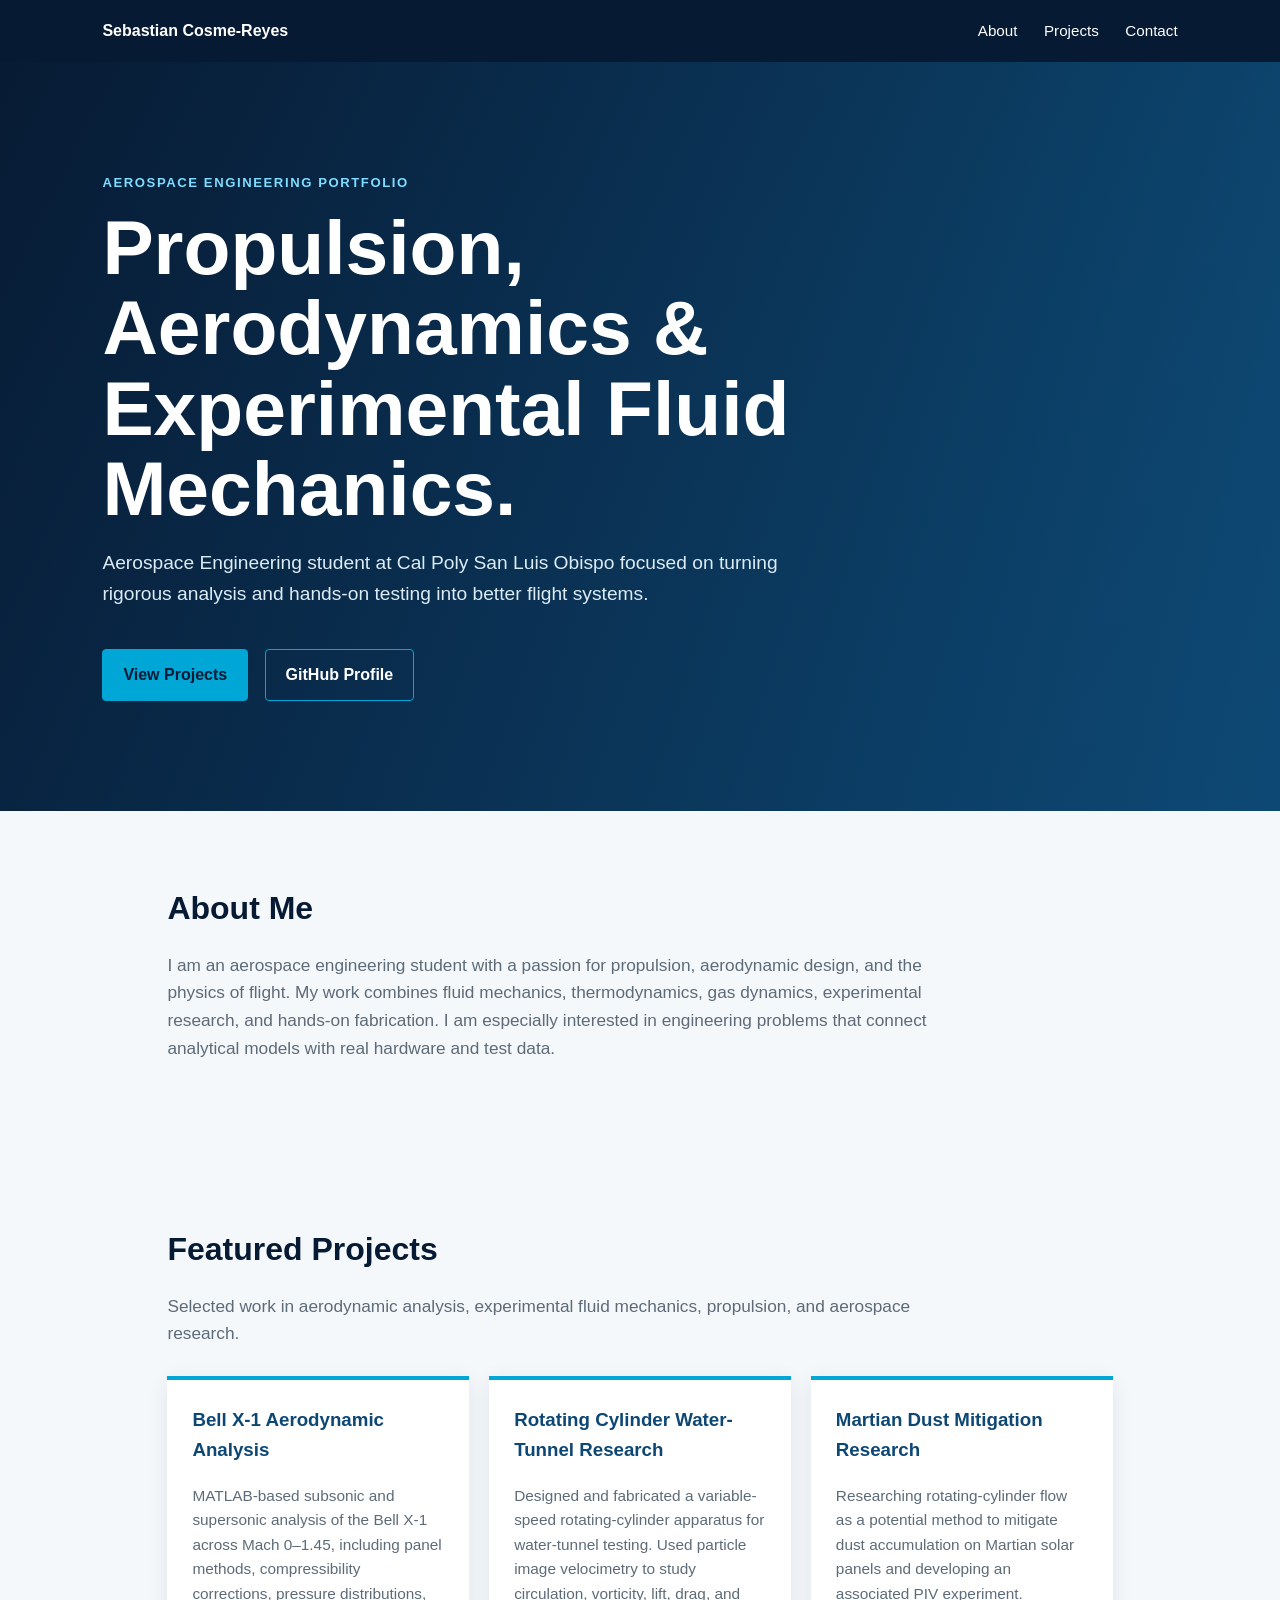
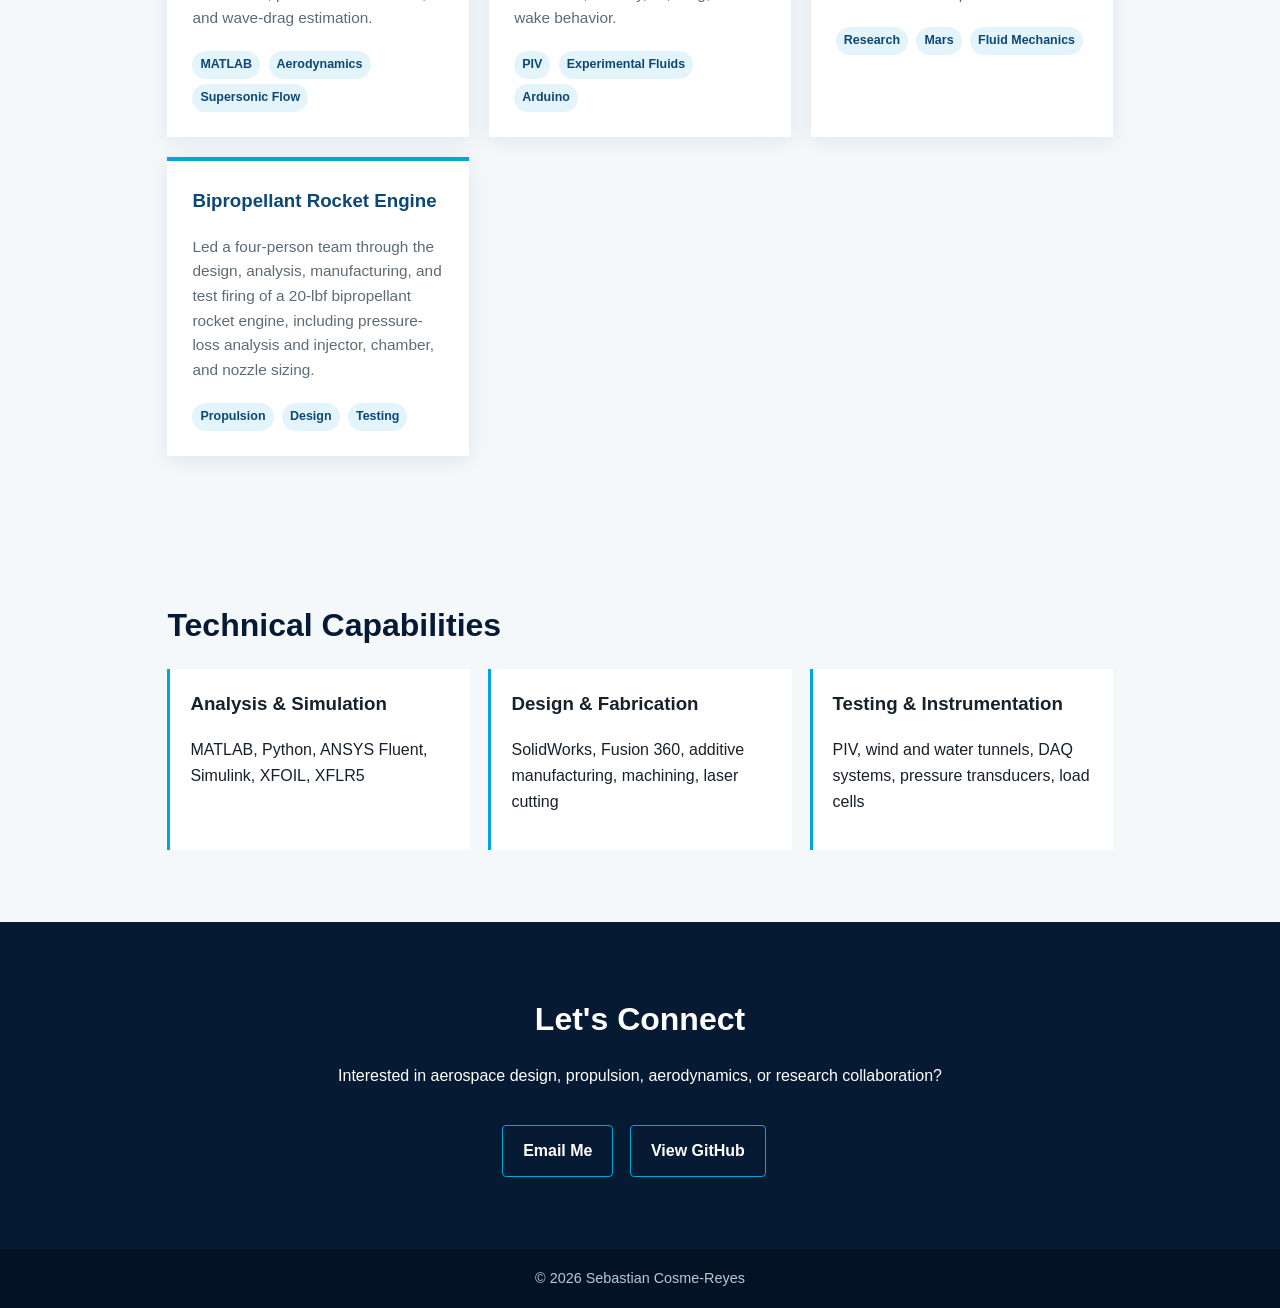
==== index.html @ 2d492478 "Create initial  portfolio homepage This commit adds a new HTML file for an aerospace engineering por" ====
<!DOCTYPE html>
<html lang="en">
<head>
  <meta charset="UTF-8">
  <meta name="viewport" content="width=device-width, initial-scale=1.0">
  <title>Sebastian Cosme-Reyes | Aerospace Engineering</title>
  <style>
    :root {
      --navy: #071a33;
      --blue: #0d4774;
      --accent: #00a6d6;
      --light: #f4f8fb;
      --text: #17212b;
      --muted: #5d6b78;
      --white: #ffffff;
    }

    * { box-sizing: border-box; }

    html { scroll-behavior: smooth; }

    body {
      margin: 0;
      font-family: Arial, Helvetica, sans-serif;
      color: var(--text);
      line-height: 1.6;
      background: var(--light);
    }

    nav {
      display: flex;
      justify-content: space-between;
      align-items: center;
      padding: 18px 8%;
      background: var(--navy);
      color: var(--white);
    }

    nav a {
      color: var(--white);
      text-decoration: none;
      margin-left: 22px;
      font-size: 0.95rem;
    }

    .name { font-weight: 700; }

    .hero {
      padding: 110px 8%;
      color: var(--white);
      background:
        linear-gradient(120deg, rgba(7, 26, 51, 0.96), rgba(13, 71, 116, 0.86)),
        radial-gradient(circle at top right, #1388b8, var(--navy));
    }

    .eyebrow {
      color: #7ddcff;
      font-weight: 700;
      text-transform: uppercase;
      letter-spacing: 0.12em;
      font-size: 0.82rem;
    }

    h1 {
      max-width: 850px;
      margin: 14px 0;
      font-size: clamp(2.7rem, 6vw, 5.2rem);
      line-height: 1.05;
    }

    .hero p {
      max-width: 700px;
      font-size: 1.2rem;
      color: #dcecf5;
    }

    .button {
      display: inline-block;
      margin: 20px 12px 0 0;
      padding: 12px 20px;
      border: 1px solid var(--accent);
      border-radius: 4px;
      color: var(--white);
      text-decoration: none;
      font-weight: 700;
    }

    .button.primary {
      background: var(--accent);
      color: var(--navy);
    }

    section {
      max-width: 1150px;
      margin: auto;
      padding: 72px 8%;
    }

    h2 {
      margin: 0 0 18px;
      color: var(--navy);
      font-size: 2rem;
    }

    .lead {
      max-width: 780px;
      color: var(--muted);
      font-size: 1.08rem;
    }

    .projects {
      display: grid;
      grid-template-columns: repeat(auto-fit, minmax(235px, 1fr));
      gap: 20px;
      margin-top: 28px;
    }

    .card {
      padding: 25px;
      border-top: 4px solid var(--accent);
      background: var(--white);
      box-shadow: 0 5px 20px rgba(7, 26, 51, 0.08);
    }

    .card h3 {
      margin-top: 0;
      color: var(--blue);
    }

    .card p {
      color: var(--muted);
      font-size: 0.96rem;
    }

    .tag {
      display: inline-block;
      margin: 5px 4px 0 0;
      padding: 4px 8px;
      border-radius: 20px;
      background: #e3f5fb;
      color: var(--blue);
      font-size: 0.78rem;
      font-weight: 700;
    }

    .skills {
      display: grid;
      grid-template-columns: repeat(auto-fit, minmax(190px, 1fr));
      gap: 18px;
    }

    .skill-group {
      padding: 20px;
      border-left: 3px solid var(--accent);
      background: var(--white);
    }

    .skill-group h3 { margin-top: 0; }

    .contact {
      max-width: none;
      text-align: center;
      color: var(--white);
      background: var(--navy);
    }

    .contact h2 { color: var(--white); }

    footer {
      padding: 18px;
      text-align: center;
      color: #b7cad8;
      background: #041226;
      font-size: 0.9rem;
    }

    @media (max-width: 650px) {
      nav { padding: 16px 6%; }
      nav a { margin-left: 10px; font-size: 0.85rem; }
      .hero { padding: 85px 8%; }
    }
  </style>
</head>

<body>
  <nav>
    <div class="name">Sebastian Cosme-Reyes</div>
    <div>
      <a href="#about">About</a>
      <a href="#projects">Projects</a>
      <a href="#contact">Contact</a>
    </div>
  </nav>

  <header class="hero">
    <div class="eyebrow">Aerospace Engineering Portfolio</div>
    <h1>Propulsion, Aerodynamics & Experimental Fluid Mechanics.</h1>
    <p>
      Aerospace Engineering student at Cal Poly San Luis Obispo focused on
      turning rigorous analysis and hands-on testing into better flight systems.
    </p>
    <a class="button primary" href="#projects">View Projects</a>
    <a class="button" href="https://github.com/sebastiancosmereyes">GitHub Profile</a>
  </header>

  <section id="about">
    <h2>About Me</h2>
    <p class="lead">
      I am an aerospace engineering student with a passion for propulsion,
      aerodynamic design, and the physics of flight. My work combines fluid
      mechanics, thermodynamics, gas dynamics, experimental research, and
      hands-on fabrication. I am especially interested in engineering problems
      that connect analytical models with real hardware and test data.
    </p>
  </section>

  <section id="projects">
    <h2>Featured Projects</h2>
    <p class="lead">
      Selected work in aerodynamic analysis, experimental fluid mechanics,
      propulsion, and aerospace research.
    </p>

    <div class="projects">
      <article class="card">
        <h3>Bell X-1 Aerodynamic Analysis</h3>
        <p>
          MATLAB-based subsonic and supersonic analysis of the Bell X-1 across
          Mach 0–1.45, including panel methods, compressibility corrections,
          pressure distributions, and wave-drag estimation.
        </p>
        <span class="tag">MATLAB</span>
        <span class="tag">Aerodynamics</span>
        <span class="tag">Supersonic Flow</span>
      </article>

      <article class="card">
        <h3>Rotating Cylinder Water-Tunnel Research</h3>
        <p>
          Designed and fabricated a variable-speed rotating-cylinder apparatus
          for water-tunnel testing. Used particle image velocimetry to study
          circulation, vorticity, lift, drag, and wake behavior.
        </p>
        <span class="tag">PIV</span>
        <span class="tag">Experimental Fluids</span>
        <span class="tag">Arduino</span>
      </article>

      <article class="card">
        <h3>Martian Dust Mitigation Research</h3>
        <p>
          Researching rotating-cylinder flow as a potential method to mitigate
          dust accumulation on Martian solar panels and developing an associated
          PIV experiment.
        </p>
        <span class="tag">Research</span>
        <span class="tag">Mars</span>
        <span class="tag">Fluid Mechanics</span>
      </article>

      <article class="card">
        <h3>Bipropellant Rocket Engine</h3>
        <p>
          Led a four-person team through the design, analysis, manufacturing,
          and test firing of a 20-lbf bipropellant rocket engine, including
          pressure-loss analysis and injector, chamber, and nozzle sizing.
        </p>
        <span class="tag">Propulsion</span>
        <span class="tag">Design</span>
        <span class="tag">Testing</span>
      </article>
    </div>
  </section>

  <section>
    <h2>Technical Capabilities</h2>
    <div class="skills">
      <div class="skill-group">
        <h3>Analysis & Simulation</h3>
        <p>MATLAB, Python, ANSYS Fluent, Simulink, XFOIL, XFLR5</p>
      </div>
      <div class="skill-group">
        <h3>Design & Fabrication</h3>
        <p>SolidWorks, Fusion 360, additive manufacturing, machining, laser cutting</p>
      </div>
      <div class="skill-group">
        <h3>Testing & Instrumentation</h3>
        <p>PIV, wind and water tunnels, DAQ systems, pressure transducers, load cells</p>
      </div>
    </div>
  </section>

  <section class="contact" id="contact">
    <h2>Let's Connect</h2>
    <p>Interested in aerospace design, propulsion, aerodynamics, or research collaboration?</p>
    <a class="button" href="mailto:sebcosrey@gmail.com">Email Me</a>
    <a class="button" href="https://github.com/sebastiancosmereyes">View GitHub</a>
  </section>

  <footer>
    © 2026 Sebastian Cosme-Reyes
  </footer>
</body>
</html>
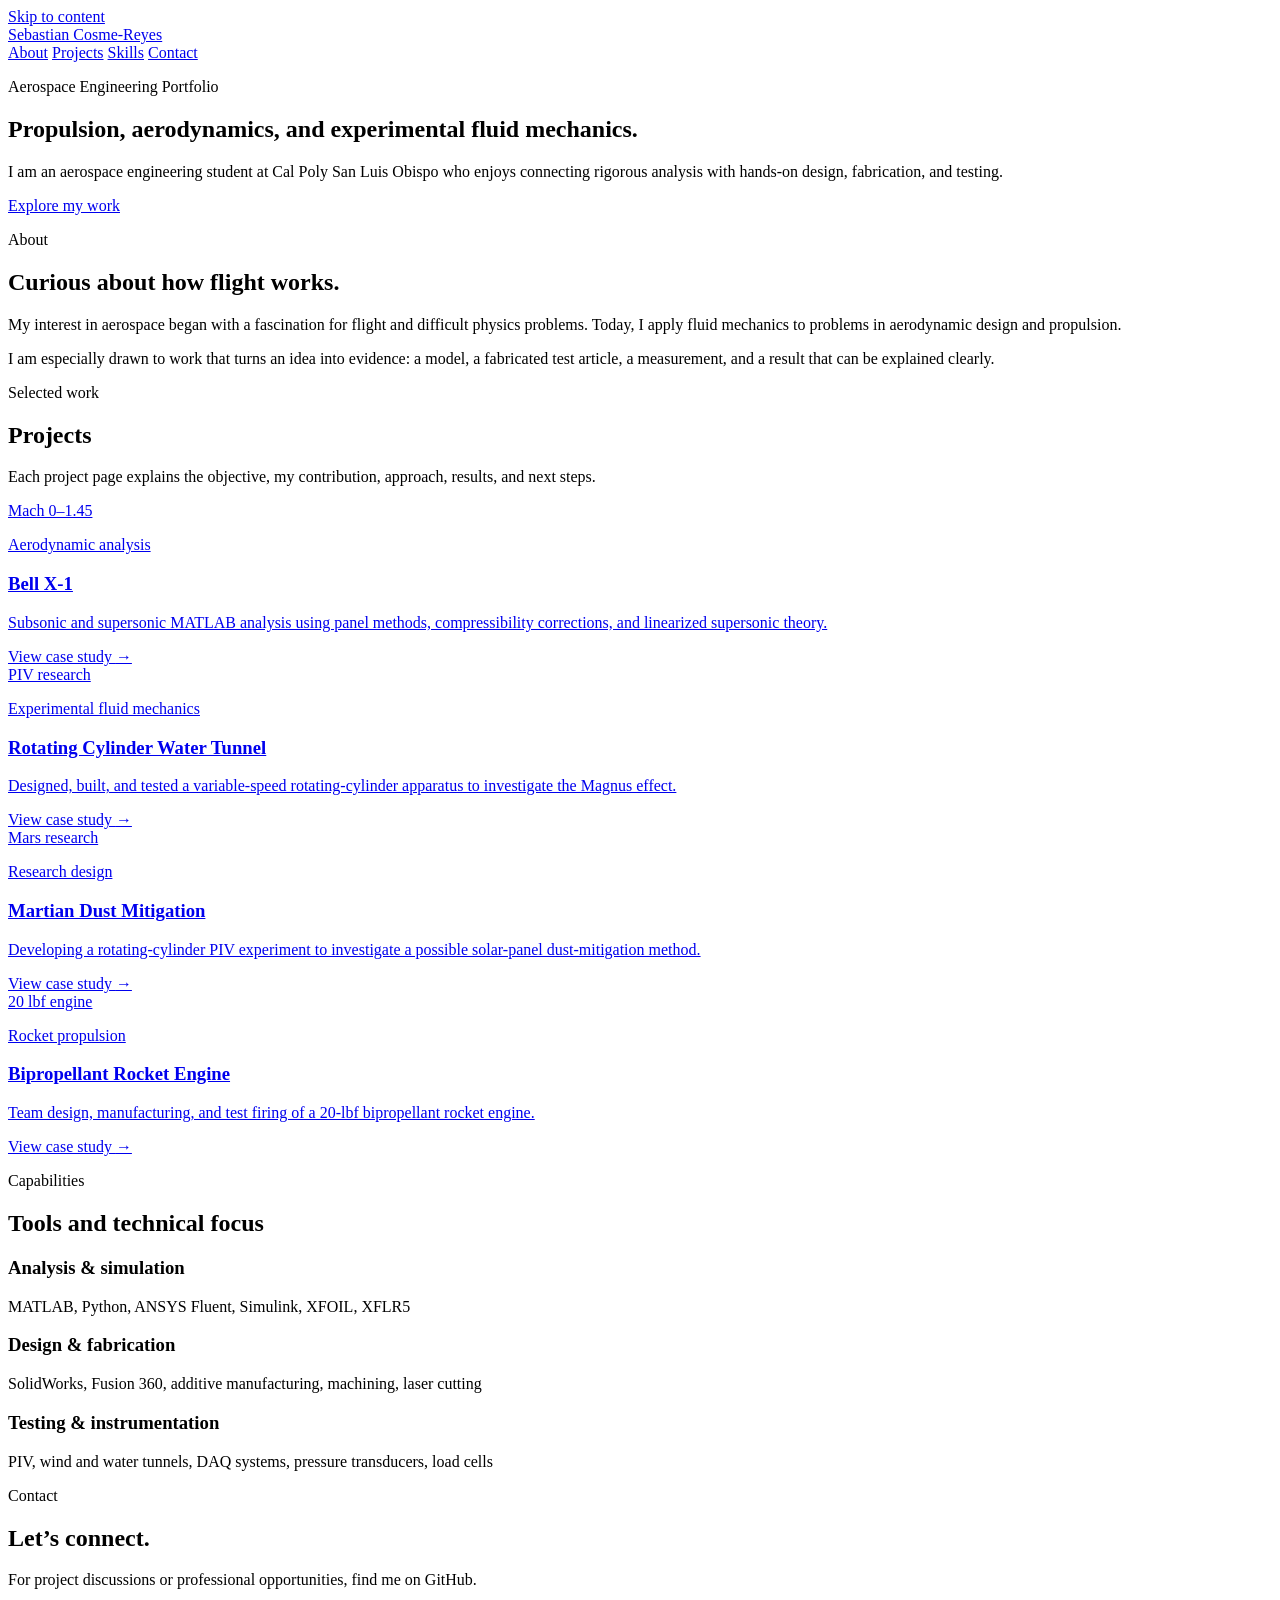
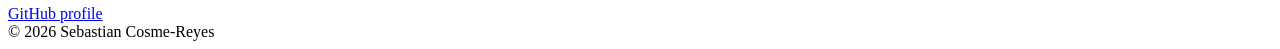
==== commit 73a44023: "Added clickable project tabs Added clickable and editable project tabs." ====
--- a/index.html
+++ b/index.html
@@ -1,304 +1,113 @@
-<!DOCTYPE html>
+<!doctype html>
 <html lang="en">
 <head>
-  <meta charset="UTF-8">
-  <meta name="viewport" content="width=device-width, initial-scale=1.0">
+  <meta charset="utf-8">
+  <meta name="viewport" content="width=device-width, initial-scale=1">
+  <meta name="description" content="Aerospace engineering portfolio of Sebastian Cosme-Reyes.">
   <title>Sebastian Cosme-Reyes | Aerospace Engineering</title>
-  <style>
-    :root {
-      --navy: #071a33;
-      --blue: #0d4774;
-      --accent: #00a6d6;
-      --light: #f4f8fb;
-      --text: #17212b;
-      --muted: #5d6b78;
-      --white: #ffffff;
-    }
-
-    * { box-sizing: border-box; }
-
-    html { scroll-behavior: smooth; }
-
-    body {
-      margin: 0;
-      font-family: Arial, Helvetica, sans-serif;
-      color: var(--text);
-      line-height: 1.6;
-      background: var(--light);
-    }
-
-    nav {
-      display: flex;
-      justify-content: space-between;
-      align-items: center;
-      padding: 18px 8%;
-      background: var(--navy);
-      color: var(--white);
-    }
-
-    nav a {
-      color: var(--white);
-      text-decoration: none;
-      margin-left: 22px;
-      font-size: 0.95rem;
-    }
-
-    .name { font-weight: 700; }
-
-    .hero {
-      padding: 110px 8%;
-      color: var(--white);
-      background:
-        linear-gradient(120deg, rgba(7, 26, 51, 0.96), rgba(13, 71, 116, 0.86)),
-        radial-gradient(circle at top right, #1388b8, var(--navy));
-    }
-
-    .eyebrow {
-      color: #7ddcff;
-      font-weight: 700;
-      text-transform: uppercase;
-      letter-spacing: 0.12em;
-      font-size: 0.82rem;
-    }
-
-    h1 {
-      max-width: 850px;
-      margin: 14px 0;
-      font-size: clamp(2.7rem, 6vw, 5.2rem);
-      line-height: 1.05;
-    }
-
-    .hero p {
-      max-width: 700px;
-      font-size: 1.2rem;
-      color: #dcecf5;
-    }
-
-    .button {
-      display: inline-block;
-      margin: 20px 12px 0 0;
-      padding: 12px 20px;
-      border: 1px solid var(--accent);
-      border-radius: 4px;
-      color: var(--white);
-      text-decoration: none;
-      font-weight: 700;
-    }
-
-    .button.primary {
-      background: var(--accent);
-      color: var(--navy);
-    }
-
-    section {
-      max-width: 1150px;
-      margin: auto;
-      padding: 72px 8%;
-    }
-
-    h2 {
-      margin: 0 0 18px;
-      color: var(--navy);
-      font-size: 2rem;
-    }
-
-    .lead {
-      max-width: 780px;
-      color: var(--muted);
-      font-size: 1.08rem;
-    }
-
-    .projects {
-      display: grid;
-      grid-template-columns: repeat(auto-fit, minmax(235px, 1fr));
-      gap: 20px;
-      margin-top: 28px;
-    }
-
-    .card {
-      padding: 25px;
-      border-top: 4px solid var(--accent);
-      background: var(--white);
-      box-shadow: 0 5px 20px rgba(7, 26, 51, 0.08);
-    }
-
-    .card h3 {
-      margin-top: 0;
-      color: var(--blue);
-    }
-
-    .card p {
-      color: var(--muted);
-      font-size: 0.96rem;
-    }
-
-    .tag {
-      display: inline-block;
-      margin: 5px 4px 0 0;
-      padding: 4px 8px;
-      border-radius: 20px;
-      background: #e3f5fb;
-      color: var(--blue);
-      font-size: 0.78rem;
-      font-weight: 700;
-    }
-
-    .skills {
-      display: grid;
-      grid-template-columns: repeat(auto-fit, minmax(190px, 1fr));
-      gap: 18px;
-    }
-
-    .skill-group {
-      padding: 20px;
-      border-left: 3px solid var(--accent);
-      background: var(--white);
-    }
-
-    .skill-group h3 { margin-top: 0; }
-
-    .contact {
-      max-width: none;
-      text-align: center;
-      color: var(--white);
-      background: var(--navy);
-    }
-
-    .contact h2 { color: var(--white); }
-
-    footer {
-      padding: 18px;
-      text-align: center;
-      color: #b7cad8;
-      background: #041226;
-      font-size: 0.9rem;
-    }
-
-    @media (max-width: 650px) {
-      nav { padding: 16px 6%; }
-      nav a { margin-left: 10px; font-size: 0.85rem; }
-      .hero { padding: 85px 8%; }
-    }
-  </style>
+  <link rel="stylesheet" href="assets/css/style.css">
 </head>
-
 <body>
-  <nav>
-    <div class="name">Sebastian Cosme-Reyes</div>
-    <div>
+  <a class="skip-link" href="#main">Skip to content</a>
+  <header class="site-header">
+    <a class="wordmark" href="index.html">Sebastian Cosme-Reyes</a>
+    <nav aria-label="Primary navigation">
       <a href="#about">About</a>
       <a href="#projects">Projects</a>
+      <a href="#skills">Skills</a>
       <a href="#contact">Contact</a>
-    </div>
-  </nav>
-
-  <header class="hero">
-    <div class="eyebrow">Aerospace Engineering Portfolio</div>
-    <h1>Propulsion, Aerodynamics & Experimental Fluid Mechanics.</h1>
-    <p>
-      Aerospace Engineering student at Cal Poly San Luis Obispo focused on
-      turning rigorous analysis and hands-on testing into better flight systems.
-    </p>
-    <a class="button primary" href="#projects">View Projects</a>
-    <a class="button" href="https://github.com/sebastiancosmereyes">GitHub Profile</a>
+    </nav>
   </header>
 
-  <section id="about">
-    <h2>About Me</h2>
-    <p class="lead">
-      I am an aerospace engineering student with a passion for propulsion,
-      aerodynamic design, and the physics of flight. My work combines fluid
-      mechanics, thermodynamics, gas dynamics, experimental research, and
-      hands-on fabrication. I am especially interested in engineering problems
-      that connect analytical models with real hardware and test data.
-    </p>
-  </section>
+  <main id="main">
+    <section class="hero">
+      <p class="eyebrow">Aerospace Engineering Portfolio</p>
+      <h1>Propulsion, aerodynamics, and experimental fluid mechanics.</h1>
+      <p class="hero-copy">I am an aerospace engineering student at Cal Poly San Luis Obispo who enjoys connecting rigorous analysis with hands-on design, fabrication, and testing.</p>
+      <a class="button button-primary" href="#projects">Explore my work</a>
+    </section>
 
-  <section id="projects">
-    <h2>Featured Projects</h2>
-    <p class="lead">
-      Selected work in aerodynamic analysis, experimental fluid mechanics,
-      propulsion, and aerospace research.
-    </p>
+    <section id="about" class="section two-column">
+      <div>
+        <p class="eyebrow">About</p>
+        <h2>Curious about how flight works.</h2>
+      </div>
+      <div>
+        <p>My interest in aerospace began with a fascination for flight and difficult physics problems. Today, I apply fluid mechanics to problems in aerodynamic design and propulsion.</p>
+        <p>I am especially drawn to work that turns an idea into evidence: a model, a fabricated test article, a measurement, and a result that can be explained clearly.</p>
+      </div>
+    </section>
 
-    <div class="projects">
-      <article class="card">
-        <h3>Bell X-1 Aerodynamic Analysis</h3>
-        <p>
-          MATLAB-based subsonic and supersonic analysis of the Bell X-1 across
-          Mach 0–1.45, including panel methods, compressibility corrections,
-          pressure distributions, and wave-drag estimation.
-        </p>
-        <span class="tag">MATLAB</span>
-        <span class="tag">Aerodynamics</span>
-        <span class="tag">Supersonic Flow</span>
-      </article>
+    <section id="projects" class="section section-alt">
+      <div class="section-heading">
+        <div>
+          <p class="eyebrow">Selected work</p>
+          <h2>Projects</h2>
+        </div>
+        <p>Each project page explains the objective, my contribution, approach, results, and next steps.</p>
+      </div>
 
-      <article class="card">
-        <h3>Rotating Cylinder Water-Tunnel Research</h3>
-        <p>
-          Designed and fabricated a variable-speed rotating-cylinder apparatus
-          for water-tunnel testing. Used particle image velocimetry to study
-          circulation, vorticity, lift, drag, and wake behavior.
-        </p>
-        <span class="tag">PIV</span>
-        <span class="tag">Experimental Fluids</span>
-        <span class="tag">Arduino</span>
-      </article>
+      <div class="project-grid">
+        <a class="project-card" href="projects/bell-x1.html">
+          <div class="project-art art-bell" aria-hidden="true"><span>Mach 0–1.45</span></div>
+          <div class="project-card-content">
+            <p class="project-type">Aerodynamic analysis</p>
+            <h3>Bell X-1</h3>
+            <p>Subsonic and supersonic MATLAB analysis using panel methods, compressibility corrections, and linearized supersonic theory.</p>
+            <span class="project-link">View case study <span aria-hidden="true">→</span></span>
+          </div>
+        </a>
 
-      <article class="card">
-        <h3>Martian Dust Mitigation Research</h3>
-        <p>
-          Researching rotating-cylinder flow as a potential method to mitigate
-          dust accumulation on Martian solar panels and developing an associated
-          PIV experiment.
-        </p>
-        <span class="tag">Research</span>
-        <span class="tag">Mars</span>
-        <span class="tag">Fluid Mechanics</span>
-      </article>
+        <a class="project-card" href="projects/rotating-cylinder.html">
+          <div class="project-art art-cylinder" aria-hidden="true"><span>PIV research</span></div>
+          <div class="project-card-content">
+            <p class="project-type">Experimental fluid mechanics</p>
+            <h3>Rotating Cylinder Water Tunnel</h3>
+            <p>Designed, built, and tested a variable-speed rotating-cylinder apparatus to investigate the Magnus effect.</p>
+            <span class="project-link">View case study <span aria-hidden="true">→</span></span>
+          </div>
+        </a>
 
-      <article class="card">
-        <h3>Bipropellant Rocket Engine</h3>
-        <p>
-          Led a four-person team through the design, analysis, manufacturing,
-          and test firing of a 20-lbf bipropellant rocket engine, including
-          pressure-loss analysis and injector, chamber, and nozzle sizing.
-        </p>
-        <span class="tag">Propulsion</span>
-        <span class="tag">Design</span>
-        <span class="tag">Testing</span>
-      </article>
-    </div>
-  </section>
+        <a class="project-card" href="projects/martian-dust.html">
+          <div class="project-art art-mars" aria-hidden="true"><span>Mars research</span></div>
+          <div class="project-card-content">
+            <p class="project-type">Research design</p>
+            <h3>Martian Dust Mitigation</h3>
+            <p>Developing a rotating-cylinder PIV experiment to investigate a possible solar-panel dust-mitigation method.</p>
+            <span class="project-link">View case study <span aria-hidden="true">→</span></span>
+          </div>
+        </a>
 
-  <section>
-    <h2>Technical Capabilities</h2>
-    <div class="skills">
-      <div class="skill-group">
-        <h3>Analysis & Simulation</h3>
-        <p>MATLAB, Python, ANSYS Fluent, Simulink, XFOIL, XFLR5</p>
+        <a class="project-card" href="projects/bipropellant-engine.html">
+          <div class="project-art art-engine" aria-hidden="true"><span>20 lbf engine</span></div>
+          <div class="project-card-content">
+            <p class="project-type">Rocket propulsion</p>
+            <h3>Bipropellant Rocket Engine</h3>
+            <p>Team design, manufacturing, and test firing of a 20-lbf bipropellant rocket engine.</p>
+            <span class="project-link">View case study <span aria-hidden="true">→</span></span>
+          </div>
+        </a>
       </div>
-      <div class="skill-group">
-        <h3>Design & Fabrication</h3>
-        <p>SolidWorks, Fusion 360, additive manufacturing, machining, laser cutting</p>
+    </section>
+
+    <section id="skills" class="section">
+      <p class="eyebrow">Capabilities</p>
+      <h2>Tools and technical focus</h2>
+      <div class="skills-grid">
+        <article><h3>Analysis & simulation</h3><p>MATLAB, Python, ANSYS Fluent, Simulink, XFOIL, XFLR5</p></article>
+        <article><h3>Design & fabrication</h3><p>SolidWorks, Fusion 360, additive manufacturing, machining, laser cutting</p></article>
+        <article><h3>Testing & instrumentation</h3><p>PIV, wind and water tunnels, DAQ systems, pressure transducers, load cells</p></article>
       </div>
-      <div class="skill-group">
-        <h3>Testing & Instrumentation</h3>
-        <p>PIV, wind and water tunnels, DAQ systems, pressure transducers, load cells</p>
-      </div>
-    </div>
-  </section>
+    </section>
 
-  <section class="contact" id="contact">
-    <h2>Let's Connect</h2>
-    <p>Interested in aerospace design, propulsion, aerodynamics, or research collaboration?</p>
-    <a class="button" href="mailto:sebcosrey@gmail.com">Email Me</a>
-    <a class="button" href="https://github.com/sebastiancosmereyes">View GitHub</a>
-  </section>
+    <section id="contact" class="section contact">
+      <p class="eyebrow">Contact</p>
+      <h2>Let’s connect.</h2>
+      <p>For project discussions or professional opportunities, find me on GitHub.</p>
+      <a class="button button-primary" href="https://github.com/sebastiancosmereyes">GitHub profile</a>
+    </section>
+  </main>
 
-  <footer>
-    © 2026 Sebastian Cosme-Reyes
-  </footer>
+  <footer>© 2026 Sebastian Cosme-Reyes</footer>
 </body>
 </html>
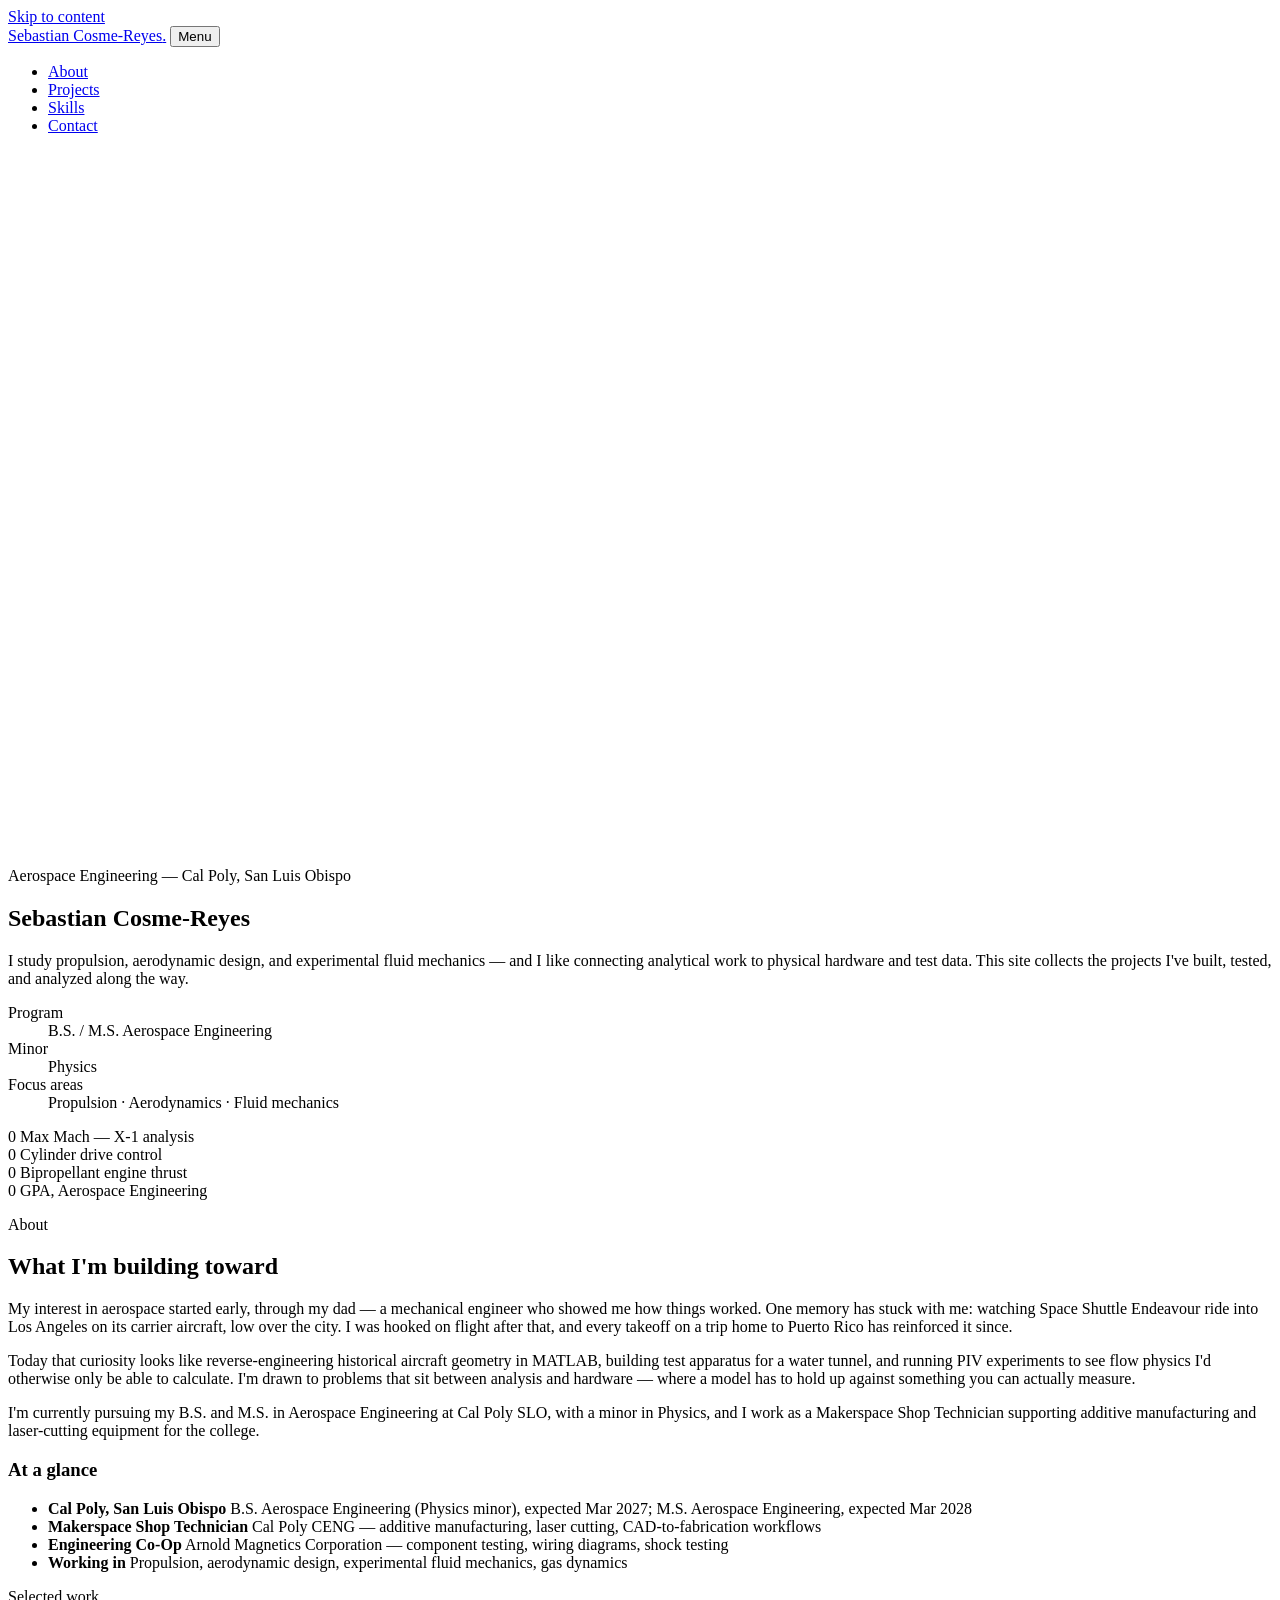
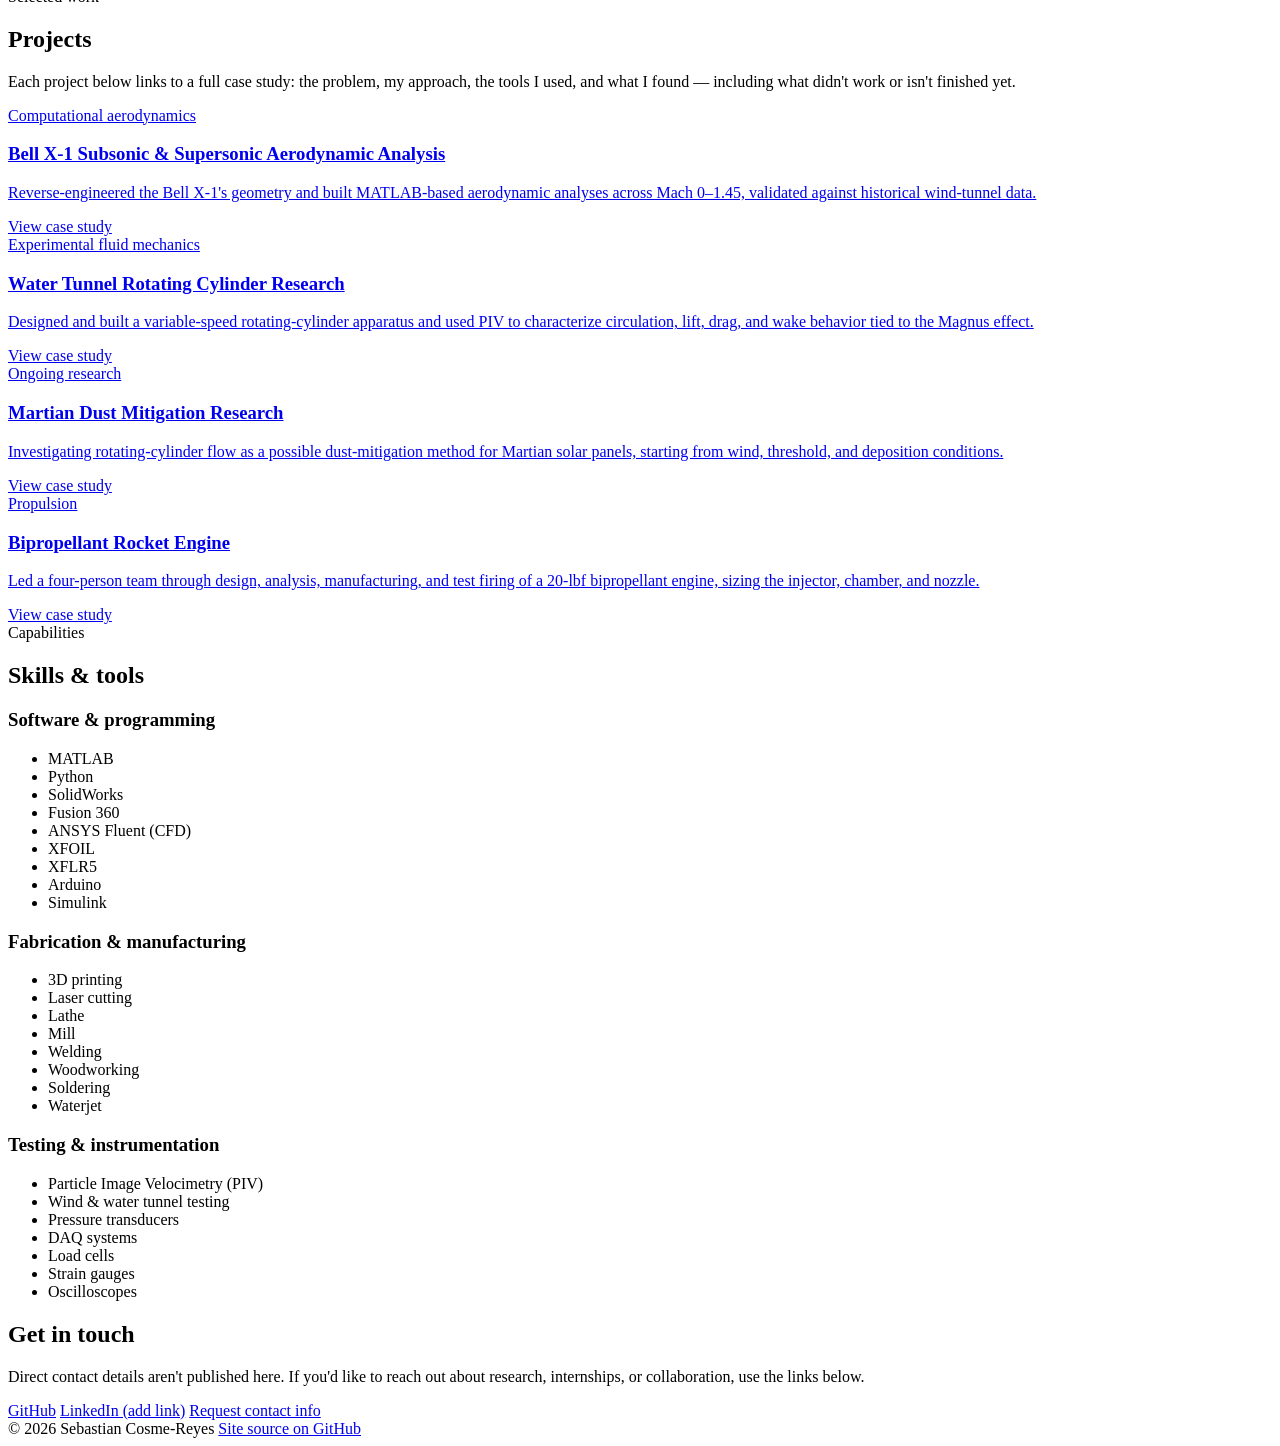
==== commit 27b2c0f6: "Attempting to fix visual formatting" ====
--- a/index.html
+++ b/index.html
@@ -1,113 +1,343 @@
-<!doctype html>
+<!DOCTYPE html>
 <html lang="en">
 <head>
-  <meta charset="utf-8">
-  <meta name="viewport" content="width=device-width, initial-scale=1">
-  <meta name="description" content="Aerospace engineering portfolio of Sebastian Cosme-Reyes.">
-  <title>Sebastian Cosme-Reyes | Aerospace Engineering</title>
-  <link rel="stylesheet" href="assets/css/style.css">
+<meta charset="UTF-8">
+<meta name="viewport" content="width=device-width, initial-scale=1.0">
+<title>Sebastian Cosme-Reyes — Aerospace Engineering</title>
+<meta name="description" content="Portfolio of Sebastian Cosme-Reyes, an aerospace engineering student at Cal Poly SLO working in propulsion, aerodynamic design, and experimental fluid mechanics.">
+
+<!-- Fonts: Space Grotesk for headings, Inter for body text -->
+<link rel="preconnect" href="https://fonts.googleapis.com">
+<link rel="preconnect" href="https://fonts.gstatic.com" crossorigin>
+<link href="https://fonts.googleapis.com/css2?family=Space+Grotesk:wght@500;600;700&family=Inter:wght@400;500;600&display=swap" rel="stylesheet">
+
+<link rel="stylesheet" href="assets/css/style.css">
 </head>
 <body>
-  <a class="skip-link" href="#main">Skip to content</a>
-  <header class="site-header">
-    <a class="wordmark" href="index.html">Sebastian Cosme-Reyes</a>
-    <nav aria-label="Primary navigation">
-      <a href="#about">About</a>
-      <a href="#projects">Projects</a>
-      <a href="#skills">Skills</a>
-      <a href="#contact">Contact</a>
+
+<a class="skip-link" href="#main">Skip to content</a>
+
+<!-- ============================= HEADER / NAV ============================= -->
+<header class="site-header">
+  <div class="wrap">
+    <a class="site-title" href="index.html">Sebastian Cosme-Reyes<span>.</span></a>
+    <button class="nav-toggle" id="navToggle" aria-expanded="false" aria-controls="siteNav">Menu</button>
+    <nav class="site-nav" id="siteNav" aria-label="Primary">
+      <ul>
+        <li><a href="#about">About</a></li>
+        <li><a href="#projects">Projects</a></li>
+        <li><a href="#skills">Skills</a></li>
+        <li><a href="#contact">Contact</a></li>
+      </ul>
     </nav>
-  </header>
-
-  <main id="main">
-    <section class="hero">
-      <p class="eyebrow">Aerospace Engineering Portfolio</p>
-      <h1>Propulsion, aerodynamics, and experimental fluid mechanics.</h1>
-      <p class="hero-copy">I am an aerospace engineering student at Cal Poly San Luis Obispo who enjoys connecting rigorous analysis with hands-on design, fabrication, and testing.</p>
-      <a class="button button-primary" href="#projects">Explore my work</a>
-    </section>
-
-    <section id="about" class="section two-column">
-      <div>
-        <p class="eyebrow">About</p>
-        <h2>Curious about how flight works.</h2>
-      </div>
-      <div>
-        <p>My interest in aerospace began with a fascination for flight and difficult physics problems. Today, I apply fluid mechanics to problems in aerodynamic design and propulsion.</p>
-        <p>I am especially drawn to work that turns an idea into evidence: a model, a fabricated test article, a measurement, and a result that can be explained clearly.</p>
-      </div>
-    </section>
-
-    <section id="projects" class="section section-alt">
-      <div class="section-heading">
+  </div>
+</header>
+
+<main id="main">
+
+  <!-- ============================= HERO ============================= -->
+  <section class="hero">
+    <!-- Animated flow-field: particles drift along streamlines and react
+         gently to the cursor (see assets/js/site.js). Purely decorative,
+         hidden from assistive tech. -->
+    <canvas class="flow-canvas" id="heroCanvas" data-flow-field aria-hidden="true"></canvas>
+
+    <!-- Faint grid layer that shifts at a different rate on scroll,
+         giving the hero a sense of depth. -->
+    <svg class="parallax-layer" data-parallax="0.12" viewBox="0 0 1400 600" preserveAspectRatio="xMidYMid slice" aria-hidden="true" focusable="false">
+      <g stroke="rgba(255,255,255,0.06)" stroke-width="1">
+        <line x1="0" y1="0" x2="0" y2="600"/>
+        <line x1="233" y1="0" x2="233" y2="600"/>
+        <line x1="466" y1="0" x2="466" y2="600"/>
+        <line x1="700" y1="0" x2="700" y2="600"/>
+        <line x1="933" y1="0" x2="933" y2="600"/>
+        <line x1="1166" y1="0" x2="1166" y2="600"/>
+        <line x1="1400" y1="0" x2="1400" y2="600"/>
+      </g>
+    </svg>
+
+    <div class="wrap hero-inner">
+      <p class="hero-eyebrow">Aerospace Engineering — Cal Poly, San Luis Obispo</p>
+      <h1>Sebastian Cosme-Reyes</h1>
+      <p class="hero-lede">
+        I study propulsion, aerodynamic design, and experimental fluid mechanics —
+        and I like connecting analytical work to physical hardware and test data.
+        This site collects the projects I've built, tested, and analyzed along the way.
+      </p>
+
+      <dl class="hero-meta">
         <div>
-          <p class="eyebrow">Selected work</p>
-          <h2>Projects</h2>
-        </div>
-        <p>Each project page explains the objective, my contribution, approach, results, and next steps.</p>
-      </div>
-
-      <div class="project-grid">
+          <dt>Program</dt>
+          <dd>B.S. / M.S. Aerospace Engineering</dd>
+        </div>
+        <div>
+          <dt>Minor</dt>
+          <dd>Physics</dd>
+        </div>
+        <div>
+          <dt>Focus areas</dt>
+          <dd>Propulsion · Aerodynamics · Fluid mechanics</dd>
+        </div>
+      </dl>
+
+      <!-- Animated stat counters — real figures pulled from the projects
+           below. Counts up once scrolled into view (assets/js/site.js). -->
+      <div class="stat-row" data-reveal="stagger">
+        <div class="stat">
+          <span class="stat-value"><span data-count="1.45">0</span></span>
+          <span class="stat-label">Max Mach — X-1 analysis</span>
+        </div>
+        <div class="stat">
+          <span class="stat-value"><span data-count="100" data-suffix=" RPM">0</span></span>
+          <span class="stat-label">Cylinder drive control</span>
+        </div>
+        <div class="stat">
+          <span class="stat-value"><span data-count="20" data-suffix=" lbf">0</span></span>
+          <span class="stat-label">Bipropellant engine thrust</span>
+        </div>
+        <div class="stat">
+          <span class="stat-value"><span data-count="3.89">0</span></span>
+          <span class="stat-label">GPA, Aerospace Engineering</span>
+        </div>
+      </div>
+    </div>
+  </section>
+
+  <!-- ============================= ABOUT ============================= -->
+  <section class="about section" id="about">
+    <div class="wrap about-grid">
+      <div class="about-copy" data-reveal>
+        <p class="section-head" style="margin-bottom:0;"><span class="kicker">About</span></p>
+        <h2>What I'm building toward</h2>
+        <p>
+          My interest in aerospace started early, through my dad — a mechanical engineer who
+          showed me how things worked. One memory has stuck with me: watching Space Shuttle
+          Endeavour ride into Los Angeles on its carrier aircraft, low over the city. I was
+          hooked on flight after that, and every takeoff on a trip home to Puerto Rico has
+          reinforced it since.
+        </p>
+        <p>
+          Today that curiosity looks like reverse-engineering historical aircraft geometry in
+          MATLAB, building test apparatus for a water tunnel, and running PIV experiments to
+          see flow physics I'd otherwise only be able to calculate. I'm drawn to problems that
+          sit between analysis and hardware — where a model has to hold up against something
+          you can actually measure.
+        </p>
+        <p>
+          I'm currently pursuing my B.S. and M.S. in Aerospace Engineering at Cal Poly SLO,
+          with a minor in Physics, and I work as a Makerspace Shop Technician supporting
+          additive manufacturing and laser-cutting equipment for the college.
+        </p>
+      </div>
+
+      <aside class="about-facts" aria-label="Quick facts" data-reveal>
+        <h3>At a glance</h3>
+        <ul>
+          <li>
+            <strong>Cal Poly, San Luis Obispo</strong>
+            B.S. Aerospace Engineering (Physics minor), expected Mar 2027;
+            M.S. Aerospace Engineering, expected Mar 2028
+          </li>
+          <li>
+            <strong>Makerspace Shop Technician</strong>
+            Cal Poly CENG — additive manufacturing, laser cutting, CAD-to-fabrication workflows
+          </li>
+          <li>
+            <strong>Engineering Co-Op</strong>
+            Arnold Magnetics Corporation — component testing, wiring diagrams, shock testing
+          </li>
+          <li>
+            <strong>Working in</strong>
+            Propulsion, aerodynamic design, experimental fluid mechanics, gas dynamics
+          </li>
+        </ul>
+      </aside>
+    </div>
+  </section>
+
+  <!-- ============================= PROJECTS ============================= -->
+  <section class="projects section" id="projects">
+    <div class="wrap">
+      <div class="section-head" data-reveal>
+        <span class="kicker">Selected work</span>
+        <h2>Projects</h2>
+        <p style="color:var(--color-ink-soft); max-width:var(--measure);">
+          Each project below links to a full case study: the problem, my approach, the tools
+          I used, and what I found — including what didn't work or isn't finished yet.
+        </p>
+      </div>
+
+      <div class="project-grid" data-reveal="stagger">
+
+        <!-- Project card 1: Bell X-1 -->
         <a class="project-card" href="projects/bell-x1.html">
-          <div class="project-art art-bell" aria-hidden="true"><span>Mach 0–1.45</span></div>
-          <div class="project-card-content">
-            <p class="project-type">Aerodynamic analysis</p>
-            <h3>Bell X-1</h3>
-            <p>Subsonic and supersonic MATLAB analysis using panel methods, compressibility corrections, and linearized supersonic theory.</p>
-            <span class="project-link">View case study <span aria-hidden="true">→</span></span>
+          <div class="project-card-media is-placeholder" data-placeholder-label="Add geometry render or pressure-distribution plot — see assets/images/bell-x1/">
+            <!-- Replace this comment with a real image once available, e.g.:
+                 <img src="assets/images/bell-x1/hero.jpg" alt="Reconstructed Bell X-1 geometry with pressure-distribution overlay"> -->
+          </div>
+          <div class="project-card-body">
+            <span class="project-card-tag">Computational aerodynamics</span>
+            <h3>Bell X-1 Subsonic &amp; Supersonic Aerodynamic Analysis</h3>
+            <p class="project-card-summary">
+              Reverse-engineered the Bell X-1's geometry and built MATLAB-based aerodynamic
+              analyses across Mach 0–1.45, validated against historical wind-tunnel data.
+            </p>
+            <span class="project-card-cta">View case study</span>
           </div>
         </a>
 
+        <!-- Project card 2: Rotating Cylinder -->
         <a class="project-card" href="projects/rotating-cylinder.html">
-          <div class="project-art art-cylinder" aria-hidden="true"><span>PIV research</span></div>
-          <div class="project-card-content">
-            <p class="project-type">Experimental fluid mechanics</p>
-            <h3>Rotating Cylinder Water Tunnel</h3>
-            <p>Designed, built, and tested a variable-speed rotating-cylinder apparatus to investigate the Magnus effect.</p>
-            <span class="project-link">View case study <span aria-hidden="true">→</span></span>
+          <div class="project-card-media is-placeholder" data-placeholder-label="Add apparatus photo or PIV flow field — see assets/images/rotating-cylinder/">
+            <!-- <img src="assets/images/rotating-cylinder/hero.jpg" alt="Rotating cylinder apparatus mounted in the water tunnel test section"> -->
+          </div>
+          <div class="project-card-body">
+            <span class="project-card-tag">Experimental fluid mechanics</span>
+            <h3>Water Tunnel Rotating Cylinder Research</h3>
+            <p class="project-card-summary">
+              Designed and built a variable-speed rotating-cylinder apparatus and used PIV
+              to characterize circulation, lift, drag, and wake behavior tied to the Magnus effect.
+            </p>
+            <span class="project-card-cta">View case study</span>
           </div>
         </a>
 
+        <!-- Project card 3: Martian Dust -->
         <a class="project-card" href="projects/martian-dust.html">
-          <div class="project-art art-mars" aria-hidden="true"><span>Mars research</span></div>
-          <div class="project-card-content">
-            <p class="project-type">Research design</p>
-            <h3>Martian Dust Mitigation</h3>
-            <p>Developing a rotating-cylinder PIV experiment to investigate a possible solar-panel dust-mitigation method.</p>
-            <span class="project-link">View case study <span aria-hidden="true">→</span></span>
+          <div class="project-card-media is-placeholder" data-placeholder-label="Add concept diagram or setup photo — see assets/images/martian-dust/">
+            <!-- <img src="assets/images/martian-dust/hero.jpg" alt="Concept diagram of rotating-cylinder dust mitigation over a solar panel"> -->
+          </div>
+          <div class="project-card-body">
+            <span class="project-card-tag is-ongoing">Ongoing research</span>
+            <h3>Martian Dust Mitigation Research</h3>
+            <p class="project-card-summary">
+              Investigating rotating-cylinder flow as a possible dust-mitigation method for
+              Martian solar panels, starting from wind, threshold, and deposition conditions.
+            </p>
+            <span class="project-card-cta">View case study</span>
           </div>
         </a>
 
+        <!-- Project card 4: Bipropellant Engine -->
         <a class="project-card" href="projects/bipropellant-engine.html">
-          <div class="project-art art-engine" aria-hidden="true"><span>20 lbf engine</span></div>
-          <div class="project-card-content">
-            <p class="project-type">Rocket propulsion</p>
+          <div class="project-card-media is-placeholder" data-placeholder-label="Add approved team/engine photo — see assets/images/bipropellant-engine/">
+            <!-- <img src="assets/images/bipropellant-engine/hero.jpg" alt="Team-built 20-lbf bipropellant rocket engine on the test stand"> -->
+          </div>
+          <div class="project-card-body">
+            <span class="project-card-tag">Propulsion</span>
             <h3>Bipropellant Rocket Engine</h3>
-            <p>Team design, manufacturing, and test firing of a 20-lbf bipropellant rocket engine.</p>
-            <span class="project-link">View case study <span aria-hidden="true">→</span></span>
+            <p class="project-card-summary">
+              Led a four-person team through design, analysis, manufacturing, and test firing
+              of a 20-lbf bipropellant engine, sizing the injector, chamber, and nozzle.
+            </p>
+            <span class="project-card-cta">View case study</span>
           </div>
         </a>
-      </div>
-    </section>
-
-    <section id="skills" class="section">
-      <p class="eyebrow">Capabilities</p>
-      <h2>Tools and technical focus</h2>
-      <div class="skills-grid">
-        <article><h3>Analysis & simulation</h3><p>MATLAB, Python, ANSYS Fluent, Simulink, XFOIL, XFLR5</p></article>
-        <article><h3>Design & fabrication</h3><p>SolidWorks, Fusion 360, additive manufacturing, machining, laser cutting</p></article>
-        <article><h3>Testing & instrumentation</h3><p>PIV, wind and water tunnels, DAQ systems, pressure transducers, load cells</p></article>
-      </div>
-    </section>
-
-    <section id="contact" class="section contact">
-      <p class="eyebrow">Contact</p>
-      <h2>Let’s connect.</h2>
-      <p>For project discussions or professional opportunities, find me on GitHub.</p>
-      <a class="button button-primary" href="https://github.com/sebastiancosmereyes">GitHub profile</a>
-    </section>
-  </main>
-
-  <footer>© 2026 Sebastian Cosme-Reyes</footer>
+
+        <!--
+          TO ADD A NEW PROJECT CARD:
+          1. Duplicate one of the <a class="project-card"> blocks above.
+          2. Point href at your new file, e.g. projects/your-project.html
+          3. Update the tag, title, and one-sentence summary.
+          4. Add a matching hero image once you have one, or keep the placeholder.
+          See README.md for the full walkthrough.
+        -->
+      </div>
+    </div>
+  </section>
+
+  <!-- ============================= SKILLS ============================= -->
+  <section class="skills section" id="skills">
+    <div class="wrap">
+      <div class="section-head" data-reveal>
+        <span class="kicker" style="color:var(--color-accent);">Capabilities</span>
+        <h2>Skills &amp; tools</h2>
+      </div>
+
+      <div class="skill-groups" data-reveal="stagger">
+        <div class="skill-group">
+          <h3>Software &amp; programming</h3>
+          <ul>
+            <li>MATLAB</li>
+            <li>Python</li>
+            <li>SolidWorks</li>
+            <li>Fusion 360</li>
+            <li>ANSYS Fluent (CFD)</li>
+            <li>XFOIL</li>
+            <li>XFLR5</li>
+            <li>Arduino</li>
+            <li>Simulink</li>
+          </ul>
+        </div>
+        <div class="skill-group">
+          <h3>Fabrication &amp; manufacturing</h3>
+          <ul>
+            <li>3D printing</li>
+            <li>Laser cutting</li>
+            <li>Lathe</li>
+            <li>Mill</li>
+            <li>Welding</li>
+            <li>Woodworking</li>
+            <li>Soldering</li>
+            <li>Waterjet</li>
+          </ul>
+        </div>
+        <div class="skill-group">
+          <h3>Testing &amp; instrumentation</h3>
+          <ul>
+            <li>Particle Image Velocimetry (PIV)</li>
+            <li>Wind &amp; water tunnel testing</li>
+            <li>Pressure transducers</li>
+            <li>DAQ systems</li>
+            <li>Load cells</li>
+            <li>Strain gauges</li>
+            <li>Oscilloscopes</li>
+          </ul>
+        </div>
+      </div>
+    </div>
+  </section>
+
+  <!-- ============================= CONTACT ============================= -->
+  <section class="contact section--tight" id="contact">
+    <div class="wrap">
+      <div class="contact-inner" data-reveal>
+        <div class="contact-copy">
+          <h2>Get in touch</h2>
+          <p style="color:var(--color-ink-soft);">
+            Direct contact details aren't published here. If you'd like to reach out about
+            research, internships, or collaboration, use the links below.
+          </p>
+        </div>
+        <div class="contact-links">
+          <!--
+            CONTACT INFO:
+            Sebastian asked that no personal email or phone number be published
+            automatically. Replace the links below only after you've decided what
+            you're comfortable sharing publicly.
+
+            Example once approved:
+            <a class="btn btn-primary" href="mailto:youremail@example.com">Email me</a>
+          -->
+          <a class="btn btn-outline" href="https://github.com/sebastiancosmereyes" target="_blank" rel="noopener">GitHub</a>
+          <a class="btn btn-outline" href="#" aria-disabled="true" title="Add your LinkedIn URL here">LinkedIn (add link)</a>
+          <a class="btn btn-primary" href="#" title="Add a resume PDF or contact form link here">Request contact info</a>
+        </div>
+      </div>
+    </div>
+  </section>
+
+</main>
+
+<!-- ============================= FOOTER ============================= -->
+<footer class="site-footer">
+  <div class="wrap">
+    <span>© <span id="year">2026</span> Sebastian Cosme-Reyes</span>
+    <span><a href="https://github.com/sebastiancosmereyes/sebastiancosmereyes.github.io" target="_blank" rel="noopener">Site source on GitHub</a></span>
+  </div>
+</footer>
+
+<script src="assets/js/site.js" defer></script>
+
 </body>
 </html>
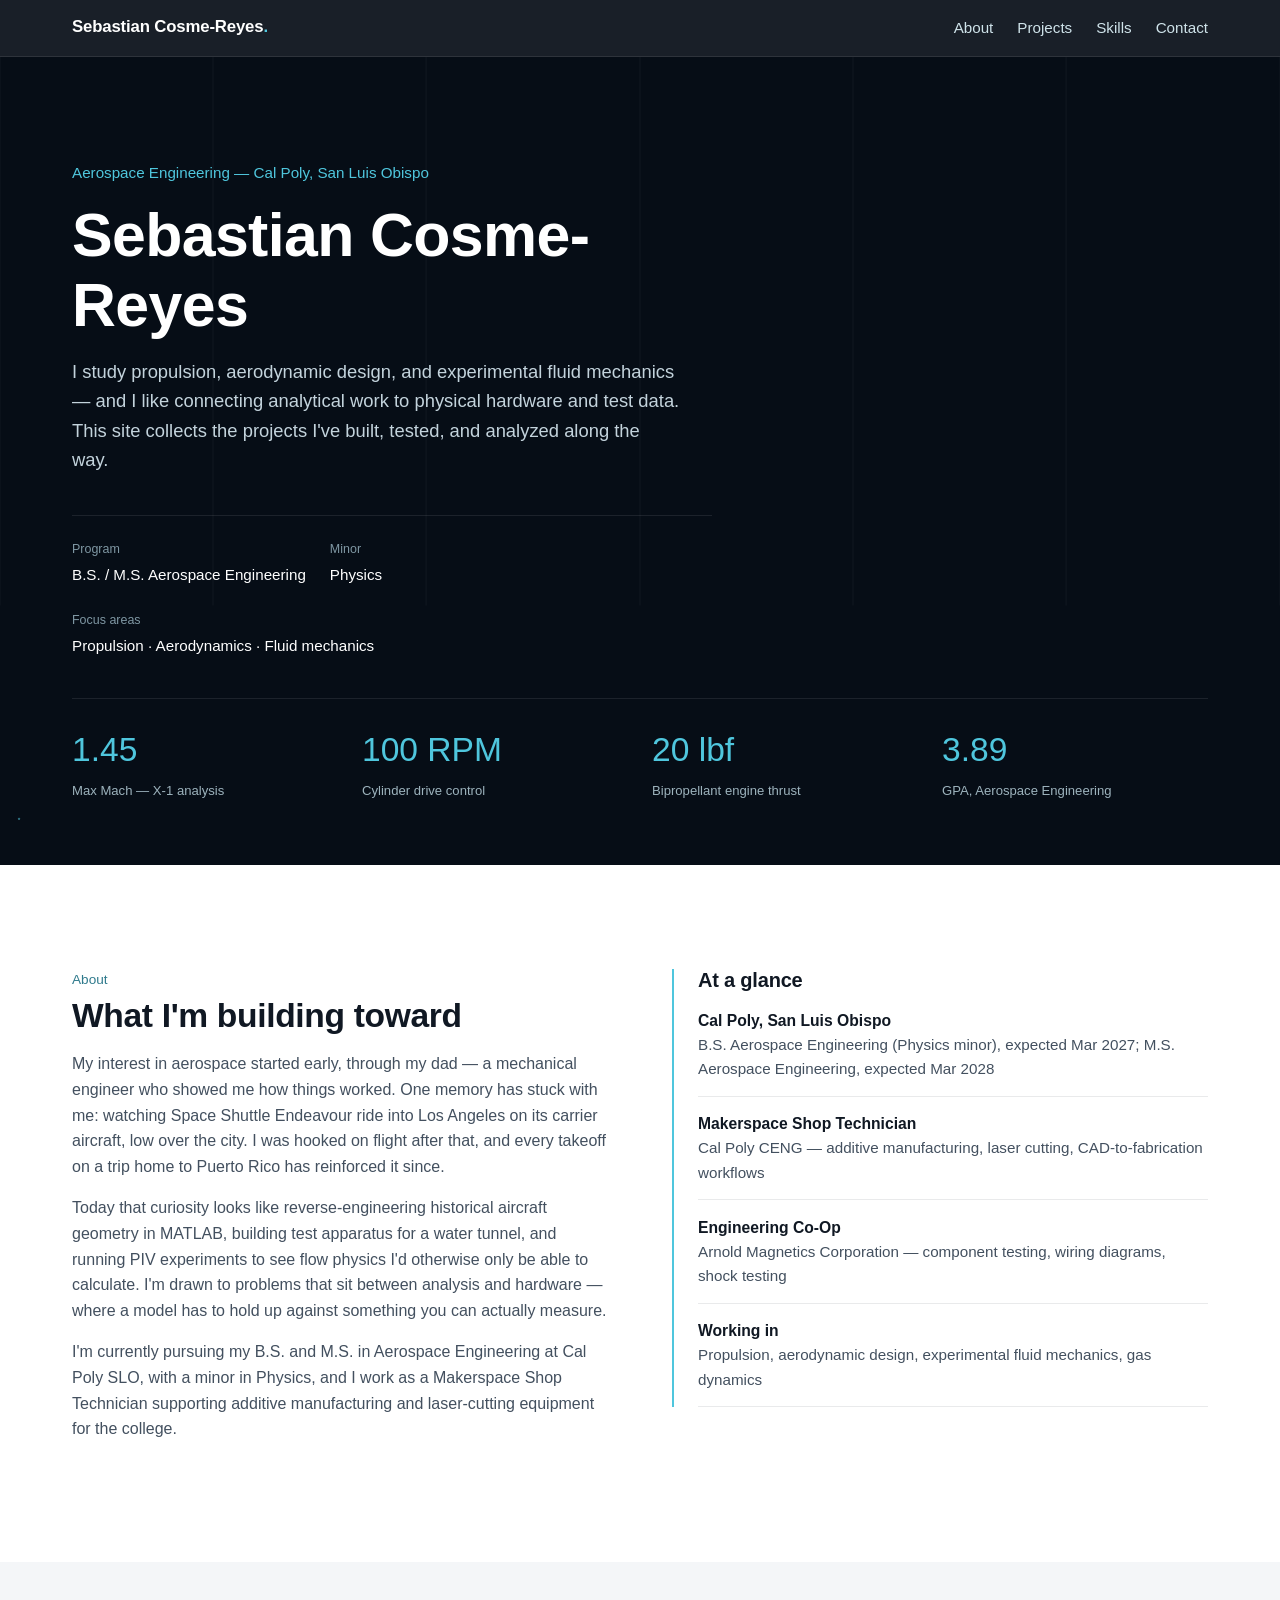
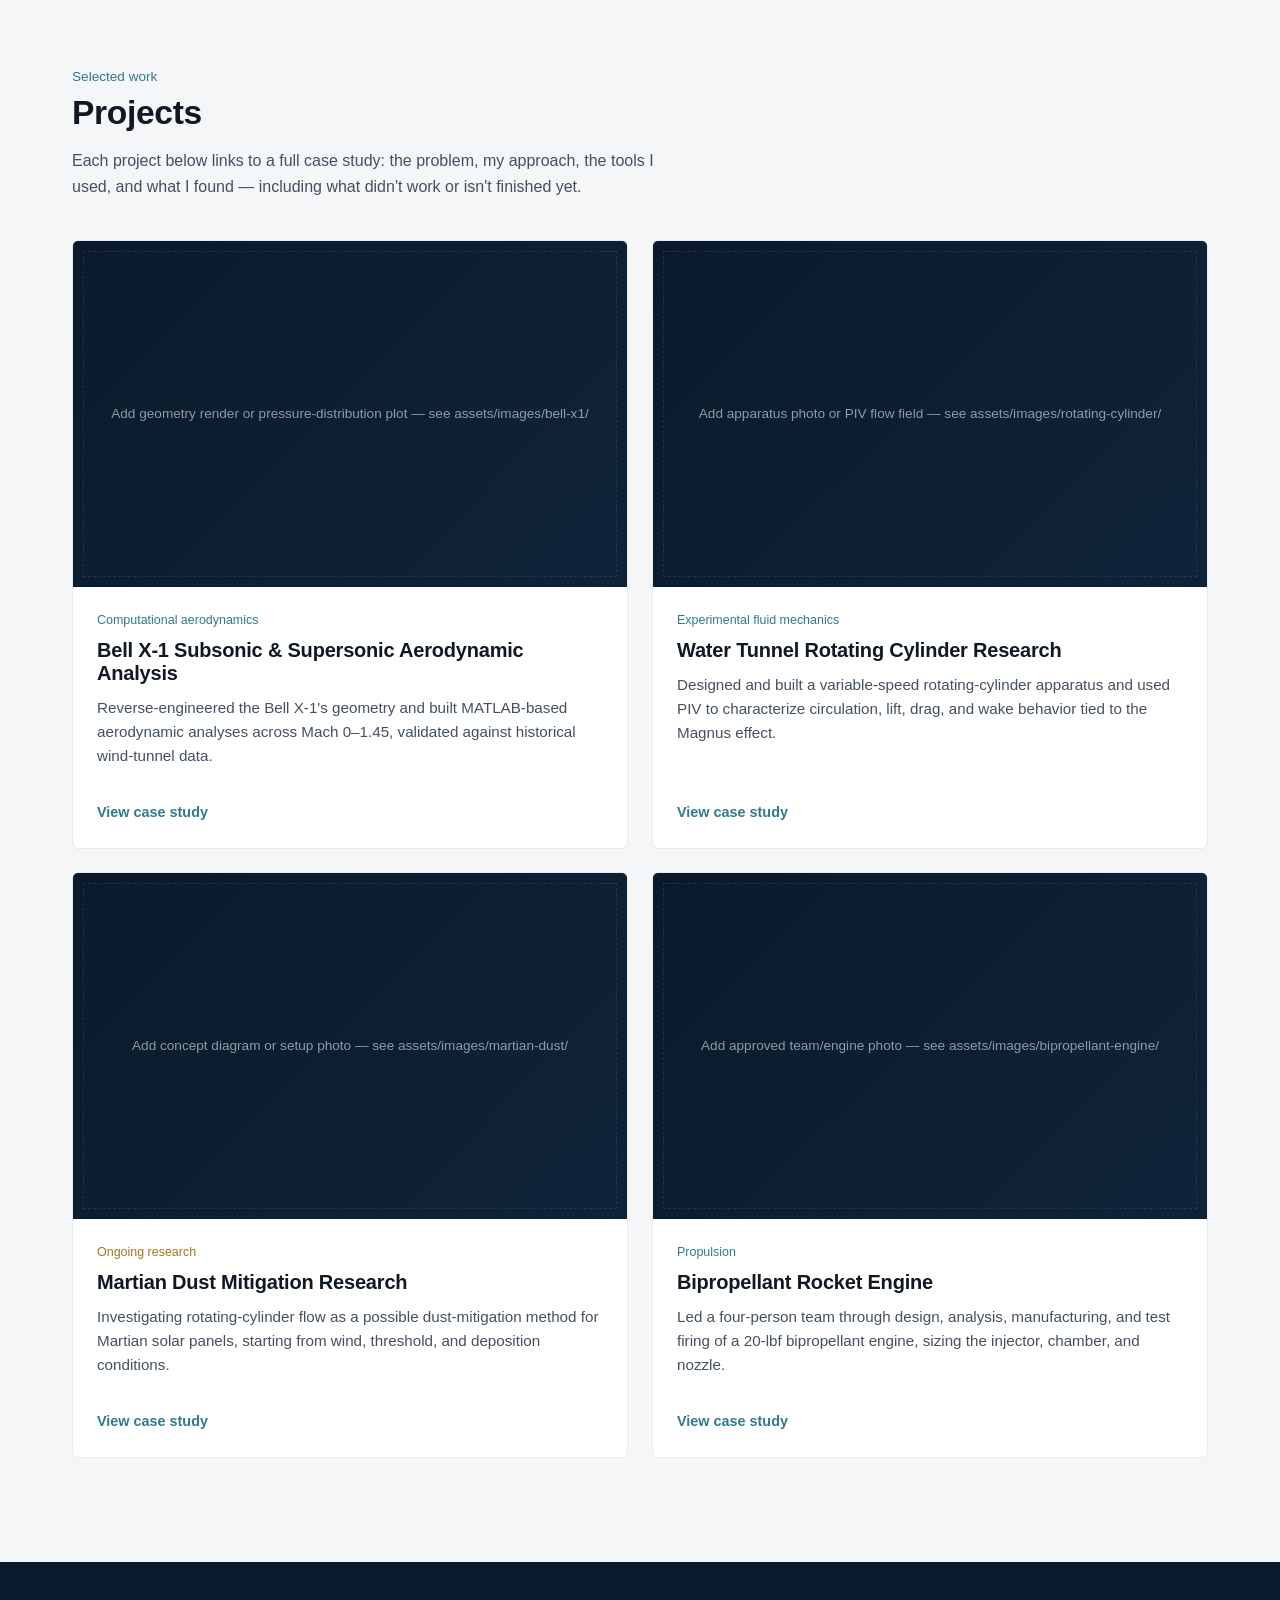
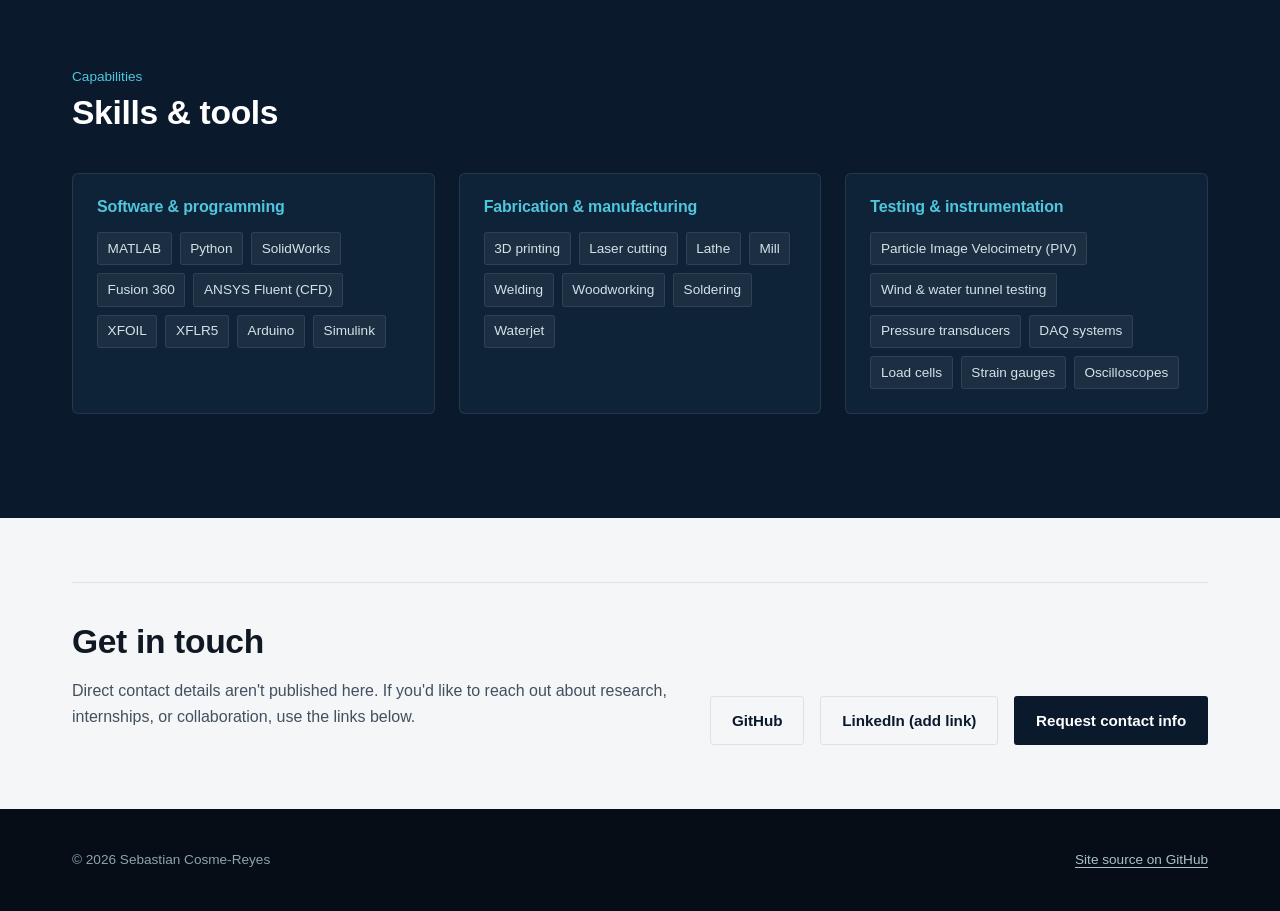
==== commit e9fb4be7: "Update stylesheet and script paths in index.html" ====
--- a/index.html
+++ b/index.html
@@ -11,7 +11,7 @@
 <link rel="preconnect" href="https://fonts.gstatic.com" crossorigin>
 <link href="https://fonts.googleapis.com/css2?family=Space+Grotesk:wght@500;600;700&family=Inter:wght@400;500;600&display=swap" rel="stylesheet">
 
-<link rel="stylesheet" href="assets/css/style.css">
+<link rel="stylesheet" href="style.css">
 </head>
 <body>
 
@@ -38,7 +38,7 @@
   <!-- ============================= HERO ============================= -->
   <section class="hero">
     <!-- Animated flow-field: particles drift along streamlines and react
-         gently to the cursor (see assets/js/site.js). Purely decorative,
+         gently to the cursor (see site.js). Purely decorative,
          hidden from assistive tech. -->
     <canvas class="flow-canvas" id="heroCanvas" data-flow-field aria-hidden="true"></canvas>
 
@@ -81,7 +81,7 @@
       </dl>
 
       <!-- Animated stat counters — real figures pulled from the projects
-           below. Counts up once scrolled into view (assets/js/site.js). -->
+           below. Counts up once scrolled into view (site.js). -->
       <div class="stat-row" data-reveal="stagger">
         <div class="stat">
           <span class="stat-value"><span data-count="1.45">0</span></span>
@@ -337,7 +337,7 @@
   </div>
 </footer>
 
-<script src="assets/js/site.js" defer></script>
+<script src="site.js" defer></script>
 
 </body>
 </html>
--- a/style.css
+++ b/style.css
@@ -0,0 +1,1044 @@
+/* ==========================================================================
+   Sebastian Cosme-Reyes — Aerospace Engineering Portfolio
+   Shared stylesheet for index.html and all /projects/*.html pages.
+
+   HOW THIS FILE IS ORGANIZED
+   1. Design tokens (colors, type, spacing) — edit these to retheme the site
+   2. Reset + base element styles
+   3. Layout helpers (container, section rhythm)
+   4. Site header / nav
+   5. Hero
+   6. Bio / about
+   7. Project cards (homepage)
+   8. Skills
+   9. Contact
+   10. Case-study page layout (project detail pages)
+   11. Footer
+   12. Utilities + responsive breakpoints
+   ========================================================================== */
+
+/* -----------------------------------------------------------------------
+   1. DESIGN TOKENS
+   ----------------------------------------------------------------------- */
+:root {
+  /* Core palette */
+  --color-navy-deep: #060d16;   /* near-black blue, used for hero + footer */
+  --color-navy: #0a1a2c;        /* primary dark surface */
+  --color-navy-raised: #0f2338; /* slightly lighter navy for cards on dark */
+  --color-accent: #4fc6dd;      /* restrained cyan accent */
+  --color-accent-dim: #2f7a8c;  /* muted accent for hover/secondary use */
+  --color-off-white: #f4f6f8;   /* light section background */
+  --color-white: #ffffff;
+  --color-ink: #101823;         /* body text on light backgrounds */
+  --color-ink-soft: #43505f;    /* secondary text on light backgrounds */
+  --color-paper-line: rgba(16, 24, 35, 0.09);   /* hairlines on light bg */
+  --color-dark-line: rgba(255, 255, 255, 0.09); /* hairlines on dark bg */
+  --color-status: #e0a94f;      /* used only for "ongoing research" tag */
+
+  /* Type */
+  --font-display: "Space Grotesk", "Segoe UI", Helvetica, Arial, sans-serif;
+  --font-body: "Inter", "Segoe UI", Helvetica, Arial, sans-serif;
+
+  /* Spacing scale */
+  --space-1: 0.5rem;
+  --space-2: 1rem;
+  --space-3: 1.5rem;
+  --space-4: 2.5rem;
+  --space-5: 4rem;
+  --space-6: 6.5rem;
+
+  --max-width: 74rem;
+  --measure: 38rem; /* comfortable reading line length */
+
+  --radius-sm: 3px;
+  --radius-md: 6px;
+}
+
+/* -----------------------------------------------------------------------
+   2. RESET + BASE
+   ----------------------------------------------------------------------- */
+*, *::before, *::after { box-sizing: border-box; }
+
+html {
+  scroll-behavior: smooth;
+}
+
+@media (prefers-reduced-motion: reduce) {
+  html { scroll-behavior: auto; }
+  *, *::before, *::after {
+    animation-duration: 0.01ms !important;
+    animation-iteration-count: 1 !important;
+    transition-duration: 0.01ms !important;
+  }
+}
+
+body {
+  margin: 0;
+  font-family: var(--font-body);
+  color: var(--color-ink);
+  background: var(--color-white);
+  line-height: 1.6;
+  -webkit-font-smoothing: antialiased;
+}
+
+h1, h2, h3, h4 {
+  font-family: var(--font-display);
+  font-weight: 600;
+  line-height: 1.15;
+  margin: 0 0 var(--space-2);
+  letter-spacing: -0.01em;
+}
+
+h1 { font-size: clamp(2.4rem, 5vw, 3.8rem); }
+h2 { font-size: clamp(1.6rem, 3vw, 2.1rem); }
+h3 { font-size: 1.25rem; }
+h4 { font-size: 1.05rem; }
+
+p { margin: 0 0 var(--space-2); }
+
+a {
+  color: var(--color-accent-dim);
+  text-decoration-thickness: 1px;
+  text-underline-offset: 3px;
+}
+a:hover { color: var(--color-accent); }
+
+img {
+  max-width: 100%;
+  display: block;
+  height: auto;
+}
+
+ul, ol { padding-left: 1.2rem; }
+
+/* Visible keyboard focus everywhere */
+a:focus-visible,
+button:focus-visible,
+[tabindex]:focus-visible {
+  outline: 2px solid var(--color-accent);
+  outline-offset: 3px;
+  border-radius: 2px;
+}
+
+.skip-link {
+  position: absolute;
+  left: -999px;
+  top: auto;
+  background: var(--color-accent);
+  color: var(--color-navy-deep);
+  padding: 0.6rem 1rem;
+  z-index: 100;
+  font-family: var(--font-body);
+  font-weight: 600;
+}
+.skip-link:focus {
+  left: var(--space-2);
+  top: var(--space-2);
+}
+
+/* -----------------------------------------------------------------------
+   3. LAYOUT HELPERS
+   ----------------------------------------------------------------------- */
+.wrap {
+  width: 100%;
+  max-width: var(--max-width);
+  margin-inline: auto;
+  padding-inline: var(--space-3);
+}
+
+.section {
+  padding-block: var(--space-6);
+}
+
+.section--tight { padding-block: var(--space-5); }
+
+.section-head {
+  max-width: var(--measure);
+  margin-bottom: var(--space-4);
+}
+
+.section-head .kicker {
+  display: block;
+  font-family: var(--font-display);
+  font-size: 0.85rem;
+  color: var(--color-accent-dim);
+  margin-bottom: 0.4rem;
+}
+
+/* -----------------------------------------------------------------------
+   4. SITE HEADER / NAV
+   ----------------------------------------------------------------------- */
+.site-header {
+  position: sticky;
+  top: 0;
+  z-index: 40;
+  background: rgba(6, 13, 22, 0.92);
+  backdrop-filter: saturate(140%) blur(6px);
+  border-bottom: 1px solid var(--color-dark-line);
+}
+
+.site-header .wrap {
+  display: flex;
+  align-items: center;
+  justify-content: space-between;
+  padding-block: 0.9rem;
+}
+
+.site-title {
+  font-family: var(--font-display);
+  color: var(--color-white);
+  font-size: 1.05rem;
+  font-weight: 600;
+  text-decoration: none;
+  letter-spacing: -0.01em;
+}
+.site-title span {
+  color: var(--color-accent);
+}
+.site-title:hover { color: var(--color-white); }
+
+.site-nav ul {
+  list-style: none;
+  display: flex;
+  gap: var(--space-3);
+  margin: 0;
+  padding: 0;
+}
+
+.site-nav a {
+  color: #cfe3ea;
+  font-size: 0.95rem;
+  text-decoration: none;
+  border-bottom: 1px solid transparent;
+  padding-bottom: 2px;
+}
+.site-nav a:hover,
+.site-nav a[aria-current="page"] {
+  color: var(--color-white);
+  border-bottom-color: var(--color-accent);
+}
+
+.nav-toggle {
+  display: none;
+  background: none;
+  border: 1px solid var(--color-dark-line);
+  color: var(--color-white);
+  border-radius: var(--radius-sm);
+  padding: 0.4rem 0.6rem;
+  font-size: 0.9rem;
+}
+
+/* -----------------------------------------------------------------------
+   5. HERO
+   ----------------------------------------------------------------------- */
+.hero {
+  position: relative;
+  background: var(--color-navy-deep);
+  color: var(--color-white);
+  overflow: hidden;
+  padding-block: var(--space-6) var(--space-5);
+}
+
+/* Subtle streamline / flow-field motif behind the hero text.
+   Purely decorative — hidden from assistive tech. */
+.hero-field {
+  position: absolute;
+  inset: 0;
+  z-index: 0;
+  opacity: 0.55;
+  pointer-events: none;
+}
+
+.hero-inner {
+  position: relative;
+  z-index: 1;
+}
+
+.hero-eyebrow {
+  font-family: var(--font-display);
+  color: var(--color-accent);
+  font-size: 0.95rem;
+  margin-bottom: var(--space-2);
+}
+
+.hero h1 {
+  color: var(--color-white);
+  max-width: 20ch;
+}
+
+.hero-lede {
+  max-width: var(--measure);
+  font-size: 1.15rem;
+  color: #c3d3dc;
+  margin-top: var(--space-2);
+}
+
+.hero-meta {
+  display: flex;
+  flex-wrap: wrap;
+  gap: var(--space-3);
+  margin-top: var(--space-4);
+  padding-top: var(--space-3);
+  border-top: 1px solid var(--color-dark-line);
+  max-width: 40rem;
+}
+
+.hero-meta div {
+  min-width: 9rem;
+}
+
+.hero-meta dt {
+  font-size: 0.78rem;
+  color: #7f97a3;
+  margin-bottom: 0.2rem;
+}
+
+.hero-meta dd {
+  margin: 0;
+  color: var(--color-white);
+  font-size: 0.95rem;
+}
+
+/* -----------------------------------------------------------------------
+   6. BIO / ABOUT
+   ----------------------------------------------------------------------- */
+.about {
+  background: var(--color-white);
+}
+
+.about-grid {
+  display: grid;
+  grid-template-columns: 1fr 1fr;
+  gap: var(--space-5);
+  align-items: start;
+}
+
+.about-copy p {
+  max-width: var(--measure);
+  color: var(--color-ink-soft);
+}
+
+.about-facts {
+  border-left: 2px solid var(--color-accent);
+  padding-left: var(--space-3);
+}
+
+.about-facts h3 {
+  margin-bottom: var(--space-2);
+}
+
+.about-facts ul {
+  list-style: none;
+  padding: 0;
+  margin: 0;
+  display: grid;
+  gap: 0.9rem;
+}
+
+.about-facts li {
+  border-bottom: 1px solid var(--color-paper-line);
+  padding-bottom: 0.9rem;
+  font-size: 0.95rem;
+  color: var(--color-ink-soft);
+}
+
+.about-facts strong {
+  display: block;
+  color: var(--color-ink);
+  font-family: var(--font-display);
+  font-weight: 600;
+  font-size: 0.98rem;
+}
+
+/* -----------------------------------------------------------------------
+   7. PROJECT CARDS (homepage)
+   ----------------------------------------------------------------------- */
+.projects {
+  background: var(--color-off-white);
+}
+
+.project-grid {
+  display: grid;
+  grid-template-columns: repeat(2, 1fr);
+  gap: var(--space-3);
+}
+
+.project-card {
+  display: flex;
+  flex-direction: column;
+  background: var(--color-white);
+  border: 1px solid var(--color-paper-line);
+  border-radius: var(--radius-md);
+  overflow: hidden;
+  text-decoration: none;
+  color: var(--color-ink);
+  transition: border-color 0.15s ease, transform 0.15s ease;
+}
+
+.project-card:hover,
+.project-card:focus-visible {
+  border-color: var(--color-accent);
+  transform: translateY(-2px);
+}
+
+.project-card:focus-visible {
+  outline: 2px solid var(--color-accent);
+  outline-offset: 2px;
+}
+
+.project-card-media {
+  aspect-ratio: 16 / 10;
+  background:
+    linear-gradient(135deg, var(--color-navy) 0%, var(--color-navy-raised) 100%);
+  position: relative;
+  overflow: hidden;
+}
+
+.project-card-media img {
+  width: 100%;
+  height: 100%;
+  object-fit: cover;
+}
+
+/* Placeholder state: shown until a real project image replaces it */
+.project-card-media.is-placeholder::after {
+  content: attr(data-placeholder-label);
+  position: absolute;
+  inset: 0;
+  display: flex;
+  align-items: center;
+  justify-content: center;
+  padding: var(--space-2);
+  text-align: center;
+  font-family: var(--font-display);
+  font-size: 0.85rem;
+  color: rgba(255, 255, 255, 0.55);
+  border: 1px dashed var(--color-dark-line);
+  margin: 10px;
+}
+
+.project-card-body {
+  padding: var(--space-3);
+  display: flex;
+  flex-direction: column;
+  gap: 0.5rem;
+  flex: 1;
+}
+
+.project-card-tag {
+  font-size: 0.78rem;
+  color: var(--color-accent-dim);
+  font-family: var(--font-display);
+}
+
+.project-card-tag.is-ongoing {
+  color: #a5741f;
+}
+
+.project-card h3 { margin-bottom: 0.15rem; }
+
+.project-card-summary {
+  color: var(--color-ink-soft);
+  font-size: 0.95rem;
+  flex: 1;
+}
+
+.project-card-cta {
+  margin-top: var(--space-1);
+  font-size: 0.9rem;
+  font-weight: 600;
+  color: var(--color-accent-dim);
+}
+
+.project-card:hover .project-card-cta,
+.project-card:focus-visible .project-card-cta {
+  color: var(--color-accent);
+}
+
+/* -----------------------------------------------------------------------
+   8. SKILLS
+   ----------------------------------------------------------------------- */
+.skills {
+  background: var(--color-navy);
+  color: var(--color-white);
+}
+
+.skills h2 { color: var(--color-white); }
+
+.skill-groups {
+  display: grid;
+  grid-template-columns: repeat(3, 1fr);
+  gap: var(--space-3);
+}
+
+.skill-group {
+  background: var(--color-navy-raised);
+  border: 1px solid var(--color-dark-line);
+  border-radius: var(--radius-md);
+  padding: var(--space-3);
+}
+
+.skill-group h3 {
+  color: var(--color-accent);
+  font-size: 1rem;
+  margin-bottom: var(--space-2);
+}
+
+.skill-group ul {
+  list-style: none;
+  padding: 0;
+  margin: 0;
+  display: flex;
+  flex-wrap: wrap;
+  gap: 0.5rem;
+}
+
+.skill-group li {
+  font-size: 0.85rem;
+  color: #d3e2e8;
+  background: rgba(255, 255, 255, 0.05);
+  border: 1px solid var(--color-dark-line);
+  border-radius: var(--radius-sm);
+  padding: 0.3rem 0.6rem;
+}
+
+/* -----------------------------------------------------------------------
+   9. CONTACT
+   ----------------------------------------------------------------------- */
+.contact {
+  background: var(--color-off-white);
+}
+
+.contact-inner {
+  display: flex;
+  flex-wrap: wrap;
+  justify-content: space-between;
+  align-items: flex-end;
+  gap: var(--space-3);
+  border-top: 1px solid var(--color-paper-line);
+  padding-top: var(--space-4);
+}
+
+.contact-copy { max-width: var(--measure); }
+
+.contact-links {
+  display: flex;
+  flex-wrap: wrap;
+  gap: var(--space-2);
+}
+
+.btn {
+  display: inline-block;
+  font-family: var(--font-display);
+  font-weight: 600;
+  font-size: 0.95rem;
+  padding: 0.7rem 1.3rem;
+  border-radius: var(--radius-sm);
+  text-decoration: none;
+  border: 1px solid transparent;
+}
+
+.btn-primary {
+  background: var(--color-navy);
+  color: var(--color-white);
+}
+.btn-primary:hover { background: var(--color-navy-deep); color: var(--color-white); }
+
+.btn-outline {
+  background: transparent;
+  color: var(--color-navy);
+  border-color: var(--color-paper-line);
+}
+.btn-outline:hover {
+  border-color: var(--color-accent-dim);
+  color: var(--color-accent-dim);
+}
+
+/* -----------------------------------------------------------------------
+   10. CASE-STUDY PAGE LAYOUT (project detail pages)
+   ----------------------------------------------------------------------- */
+.case-hero {
+  position: relative;
+  background: var(--color-navy-deep);
+  color: var(--color-white);
+  padding-block: var(--space-5) var(--space-4);
+  overflow: hidden;
+}
+
+.breadcrumb {
+  font-size: 0.85rem;
+  margin-bottom: var(--space-2);
+}
+.breadcrumb a { color: #9db3bd; }
+.breadcrumb a:hover { color: var(--color-accent); }
+
+.case-status {
+  display: inline-block;
+  font-family: var(--font-display);
+  font-size: 0.8rem;
+  padding: 0.25rem 0.6rem;
+  border: 1px solid var(--color-dark-line);
+  border-radius: var(--radius-sm);
+  color: var(--color-accent);
+  margin-bottom: var(--space-2);
+}
+.case-status.is-ongoing {
+  color: var(--color-status);
+}
+
+.case-hero h1 { color: var(--color-white); max-width: 26ch; }
+
+.case-summary {
+  max-width: var(--measure);
+  color: #c3d3dc;
+  font-size: 1.05rem;
+}
+
+.case-facts {
+  margin-top: var(--space-4);
+  display: grid;
+  grid-template-columns: repeat(4, 1fr);
+  gap: var(--space-3);
+  border-top: 1px solid var(--color-dark-line);
+  padding-top: var(--space-3);
+}
+
+.case-facts dt {
+  font-size: 0.78rem;
+  color: #7f97a3;
+  margin-bottom: 0.2rem;
+}
+.case-facts dd {
+  margin: 0;
+  font-size: 0.92rem;
+  color: var(--color-white);
+}
+
+.case-body {
+  background: var(--color-white);
+}
+
+.case-section {
+  padding-block: var(--space-5);
+  border-bottom: 1px solid var(--color-paper-line);
+}
+.case-section:last-child { border-bottom: none; }
+
+.case-section h2 {
+  font-size: 1.4rem;
+}
+
+.case-section .measure {
+  max-width: var(--measure);
+  color: var(--color-ink-soft);
+}
+
+.case-grid-2 {
+  display: grid;
+  grid-template-columns: 1fr 1fr;
+  gap: var(--space-4);
+}
+
+/* Media placeholders inside a case study (images/plots/CAD renders) */
+.media-block {
+  margin-block: var(--space-3);
+}
+
+.media-frame {
+  aspect-ratio: 4 / 3;
+  border: 1px dashed var(--color-paper-line);
+  border-radius: var(--radius-md);
+  background: var(--color-off-white);
+  display: flex;
+  align-items: center;
+  justify-content: center;
+  text-align: center;
+  padding: var(--space-3);
+  color: var(--color-ink-soft);
+  font-size: 0.88rem;
+}
+
+.media-frame img {
+  width: 100%;
+  height: 100%;
+  object-fit: cover;
+  border-radius: var(--radius-md);
+}
+
+.media-caption {
+  font-size: 0.85rem;
+  color: var(--color-ink-soft);
+  margin-top: 0.5rem;
+}
+
+.media-row {
+  display: grid;
+  grid-template-columns: repeat(3, 1fr);
+  gap: var(--space-3);
+}
+
+/* Video embed wrapper: keeps a 16:9 ratio for YouTube/Vimeo iframes */
+.video-frame {
+  position: relative;
+  aspect-ratio: 16 / 9;
+  border-radius: var(--radius-md);
+  overflow: hidden;
+  background: var(--color-navy);
+  border: 1px solid var(--color-paper-line);
+}
+.video-frame iframe {
+  position: absolute;
+  inset: 0;
+  width: 100%;
+  height: 100%;
+  border: 0;
+}
+.video-frame.is-placeholder {
+  display: flex;
+  align-items: center;
+  justify-content: center;
+  color: #7f97a3;
+  font-size: 0.9rem;
+  text-align: center;
+  padding: var(--space-3);
+}
+
+.case-list {
+  color: var(--color-ink-soft);
+  max-width: var(--measure);
+}
+.case-list li { margin-bottom: 0.5rem; }
+
+.repo-callout {
+  margin-top: var(--space-3);
+  padding: var(--space-3);
+  background: var(--color-off-white);
+  border-radius: var(--radius-md);
+  border: 1px solid var(--color-paper-line);
+  max-width: var(--measure);
+}
+
+.disclosure-note {
+  margin-top: var(--space-3);
+  padding: var(--space-2) var(--space-3);
+  background: #fff8ec;
+  border: 1px solid #ecd9ab;
+  border-radius: var(--radius-md);
+  font-size: 0.9rem;
+  color: #6b5410;
+  max-width: var(--measure);
+}
+
+.case-nav {
+  display: flex;
+  justify-content: space-between;
+  padding-block: var(--space-4);
+  background: var(--color-off-white);
+}
+.case-nav a {
+  font-family: var(--font-display);
+  font-weight: 600;
+  text-decoration: none;
+  font-size: 0.95rem;
+}
+
+/* -----------------------------------------------------------------------
+   11. FOOTER
+   ----------------------------------------------------------------------- */
+.site-footer {
+  background: var(--color-navy-deep);
+  color: #8ea3ad;
+  padding-block: var(--space-4);
+  font-size: 0.85rem;
+}
+.site-footer .wrap {
+  display: flex;
+  flex-wrap: wrap;
+  justify-content: space-between;
+  gap: var(--space-2);
+}
+.site-footer a { color: #a9c1cb; }
+.site-footer a:hover { color: var(--color-accent); }
+
+/* -----------------------------------------------------------------------
+   12. UTILITIES + RESPONSIVE
+   ----------------------------------------------------------------------- */
+.visually-hidden {
+  position: absolute;
+  width: 1px; height: 1px;
+  padding: 0; margin: -1px;
+  overflow: hidden;
+  clip: rect(0,0,0,0);
+  white-space: nowrap;
+  border: 0;
+}
+
+@media (max-width: 900px) {
+  .about-grid,
+  .case-grid-2 {
+    grid-template-columns: 1fr;
+    gap: var(--space-4);
+  }
+  .project-grid { grid-template-columns: 1fr; }
+  .skill-groups { grid-template-columns: 1fr; }
+  .case-facts { grid-template-columns: repeat(2, 1fr); }
+  .media-row { grid-template-columns: 1fr 1fr; }
+}
+
+@media (max-width: 640px) {
+  .site-nav { display: none; }
+  .site-nav.is-open {
+    display: block;
+    position: absolute;
+    top: 100%; left: 0; right: 0;
+    background: var(--color-navy-deep);
+    border-bottom: 1px solid var(--color-dark-line);
+    padding: var(--space-2);
+  }
+  .site-nav.is-open ul {
+    flex-direction: column;
+    gap: var(--space-2);
+  }
+  .nav-toggle { display: inline-block; }
+  .media-row { grid-template-columns: 1fr; }
+  .case-facts { grid-template-columns: 1fr 1fr; }
+  .hero-meta { gap: var(--space-2); }
+}
+
+/* ==========================================================================
+   13. MOTION, PARALLAX & INTERACTIVE WIDGETS
+   Added for the "alive" pass: animated flow-field hero, scroll reveals,
+   tilting project cards, animated stat counters, and canvas-based demos.
+   ========================================================================== */
+
+/* --- Animated / parallax hero canvas -------------------------------------
+   Replaces the static SVG streamline background. #heroCanvas is drawn by
+   assets/js/flow-field.js: particles drift along streamlines and react
+   gently to the cursor. .parallax-layer elements move at different speeds
+   on scroll for depth. */
+.hero, .case-hero {
+  isolation: isolate;
+}
+
+.flow-canvas {
+  position: absolute;
+  inset: 0;
+  z-index: 0;
+  width: 100%;
+  height: 100%;
+  display: block;
+}
+
+.parallax-layer {
+  position: absolute;
+  inset: 0;
+  z-index: 0;
+  will-change: transform;
+}
+
+.hero-inner, .case-hero .wrap {
+  position: relative;
+  z-index: 2;
+}
+
+/* --- Scroll reveal --------------------------------------------------------
+   Elements start slightly lowered + transparent, then settle into place
+   the first time they enter the viewport (assets/js/site.js). One
+   consistent motion, not a different effect per section. */
+[data-reveal] {
+  opacity: 0;
+  transform: translateY(18px);
+  transition: opacity 0.7s cubic-bezier(.2,.7,.3,1), transform 0.7s cubic-bezier(.2,.7,.3,1);
+}
+[data-reveal].is-visible {
+  opacity: 1;
+  transform: translateY(0);
+}
+[data-reveal="stagger"] > * {
+  opacity: 0;
+  transform: translateY(18px);
+  transition: opacity 0.6s cubic-bezier(.2,.7,.3,1), transform 0.6s cubic-bezier(.2,.7,.3,1);
+}
+[data-reveal="stagger"].is-visible > * {
+  opacity: 1;
+  transform: translateY(0);
+}
+[data-reveal="stagger"].is-visible > *:nth-child(1) { transition-delay: 0.02s; }
+[data-reveal="stagger"].is-visible > *:nth-child(2) { transition-delay: 0.09s; }
+[data-reveal="stagger"].is-visible > *:nth-child(3) { transition-delay: 0.16s; }
+[data-reveal="stagger"].is-visible > *:nth-child(4) { transition-delay: 0.23s; }
+
+@media (prefers-reduced-motion: reduce) {
+  [data-reveal], [data-reveal="stagger"] > * {
+    opacity: 1 !important;
+    transform: none !important;
+    transition: none !important;
+  }
+}
+
+/* --- Tilting / glowing project cards --------------------------------------
+   JS applies a subtle perspective tilt that tracks the cursor; CSS handles
+   the glow ring and the accent line drawing in on hover. */
+.project-card {
+  --mx: 50%;
+  --my: 50%;
+  transform-style: preserve-3d;
+  transition: transform 0.25s ease, border-color 0.2s ease, box-shadow 0.25s ease;
+  will-change: transform;
+}
+.project-card::before {
+  content: "";
+  position: absolute;
+  inset: 0;
+  border-radius: var(--radius-md);
+  background: radial-gradient(240px circle at var(--mx) var(--my), rgba(79,198,221,0.16), transparent 65%);
+  opacity: 0;
+  transition: opacity 0.25s ease;
+  pointer-events: none;
+}
+.project-card:hover::before,
+.project-card:focus-visible::before {
+  opacity: 1;
+}
+.project-card:hover,
+.project-card:focus-visible {
+  box-shadow: 0 18px 34px -22px rgba(10, 26, 44, 0.45);
+}
+.project-card { position: relative; }
+
+.project-card-cta {
+  position: relative;
+  width: fit-content;
+}
+.project-card-cta::after {
+  content: "";
+  position: absolute;
+  left: 0; bottom: -3px;
+  height: 1px;
+  width: 0%;
+  background: var(--color-accent);
+  transition: width 0.25s ease;
+}
+.project-card:hover .project-card-cta::after,
+.project-card:focus-visible .project-card-cta::after {
+  width: 100%;
+}
+
+/* --- Animated stat counters ------------------------------------------------ */
+.stat-row {
+  display: grid;
+  grid-template-columns: repeat(4, 1fr);
+  gap: var(--space-3);
+  margin-top: var(--space-4);
+  padding-top: var(--space-3);
+  border-top: 1px solid var(--color-dark-line);
+}
+.stat {
+  display: flex;
+  flex-direction: column;
+  gap: 0.15rem;
+}
+.stat-value {
+  font-family: var(--font-display);
+  font-size: clamp(1.6rem, 3vw, 2.1rem);
+  color: var(--color-accent);
+  font-variant-numeric: tabular-nums;
+}
+.stat-label {
+  font-size: 0.82rem;
+  color: #9db3bd;
+}
+
+/* --- Interactive demo widgets (canvas + controls) -------------------------- */
+.demo {
+  background: var(--color-navy);
+  color: var(--color-white);
+  border-radius: var(--radius-md);
+  border: 1px solid var(--color-dark-line);
+  padding: var(--space-3);
+  margin-block: var(--space-3);
+}
+.demo-canvas-wrap {
+  position: relative;
+  width: 100%;
+  aspect-ratio: 16 / 9;
+  border-radius: var(--radius-sm);
+  overflow: hidden;
+  background: var(--color-navy-deep);
+  border: 1px solid var(--color-dark-line);
+}
+.demo-canvas-wrap canvas {
+  width: 100%;
+  height: 100%;
+  display: block;
+}
+.demo-controls {
+  display: flex;
+  flex-wrap: wrap;
+  align-items: center;
+  gap: var(--space-3);
+  margin-top: var(--space-2);
+}
+.demo-control {
+  display: flex;
+  flex-direction: column;
+  gap: 0.35rem;
+  flex: 1 1 12rem;
+}
+.demo-control label {
+  font-size: 0.82rem;
+  color: #b9cbd3;
+  display: flex;
+  justify-content: space-between;
+}
+.demo-control output {
+  font-family: var(--font-display);
+  color: var(--color-accent);
+}
+.demo-control input[type="range"] {
+  -webkit-appearance: none;
+  appearance: none;
+  width: 100%;
+  height: 4px;
+  border-radius: 2px;
+  background: var(--color-dark-line);
+  outline: none;
+}
+.demo-control input[type="range"]::-webkit-slider-thumb {
+  -webkit-appearance: none;
+  appearance: none;
+  width: 16px; height: 16px;
+  border-radius: 50%;
+  background: var(--color-accent);
+  border: 2px solid var(--color-navy-deep);
+  cursor: pointer;
+}
+.demo-control input[type="range"]::-moz-range-thumb {
+  width: 16px; height: 16px;
+  border-radius: 50%;
+  background: var(--color-accent);
+  border: 2px solid var(--color-navy-deep);
+  cursor: pointer;
+}
+.demo-btn {
+  font-family: var(--font-display);
+  font-size: 0.85rem;
+  font-weight: 600;
+  color: var(--color-navy-deep);
+  background: var(--color-accent);
+  border: none;
+  border-radius: var(--radius-sm);
+  padding: 0.5rem 0.9rem;
+  cursor: pointer;
+}
+.demo-btn:hover { background: #7ad8e8; }
+.demo-note {
+  font-size: 0.82rem;
+  color: #8ea3ad;
+  margin-top: var(--space-2);
+  max-width: var(--measure);
+}
+
+@media (max-width: 640px) {
+  .stat-row { grid-template-columns: repeat(2, 1fr); }
+}
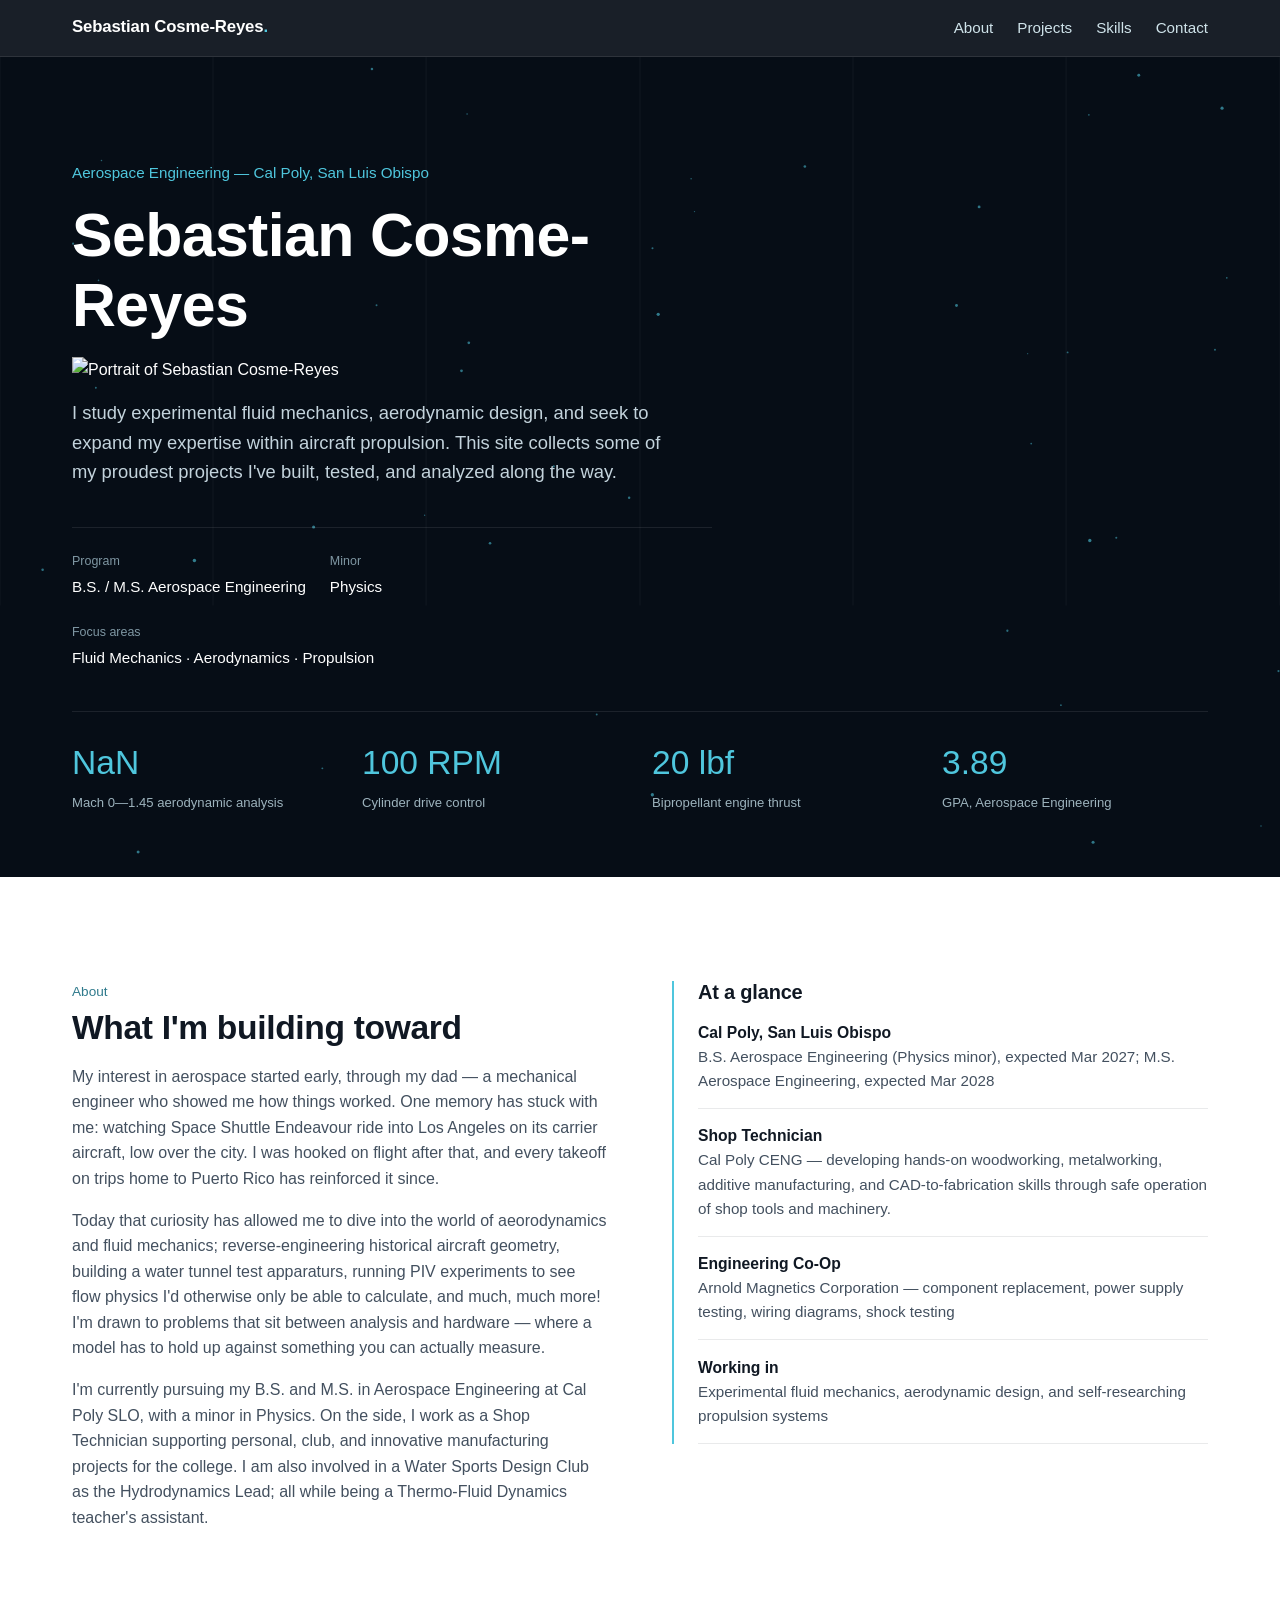
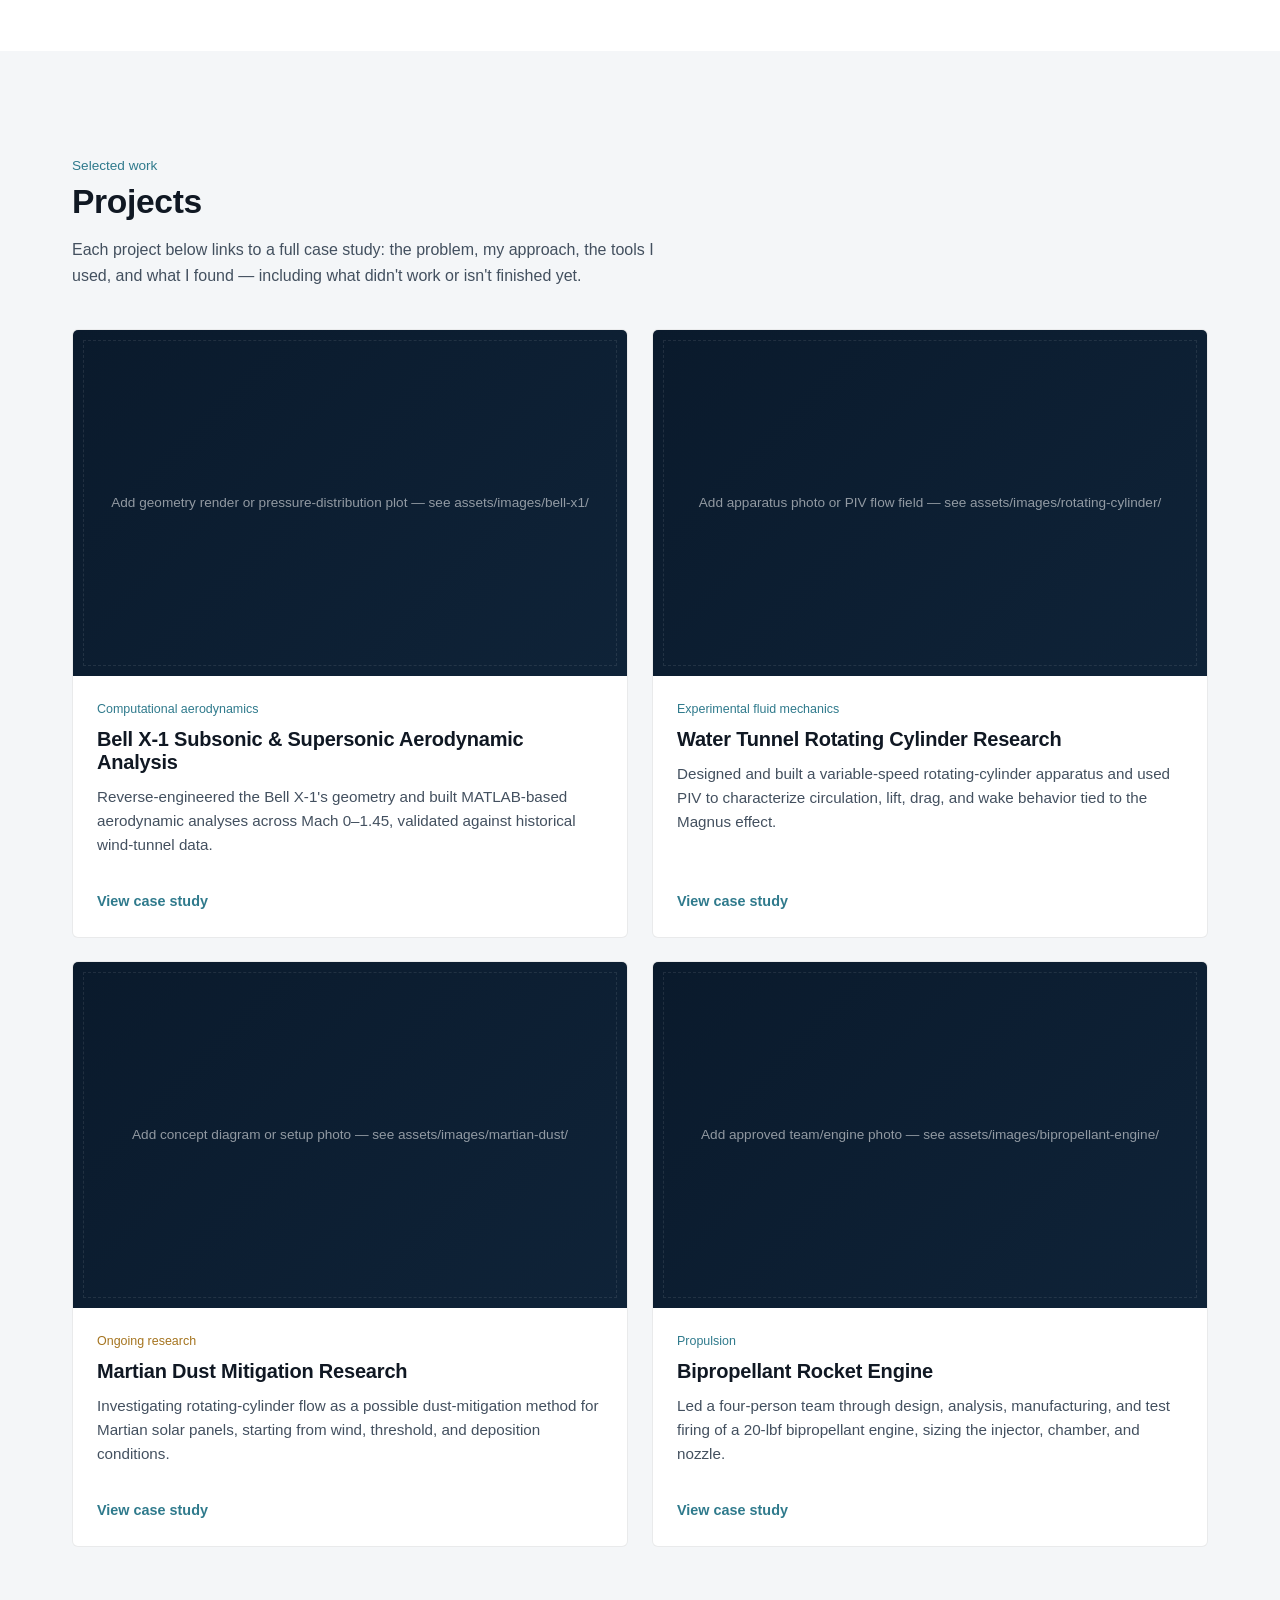
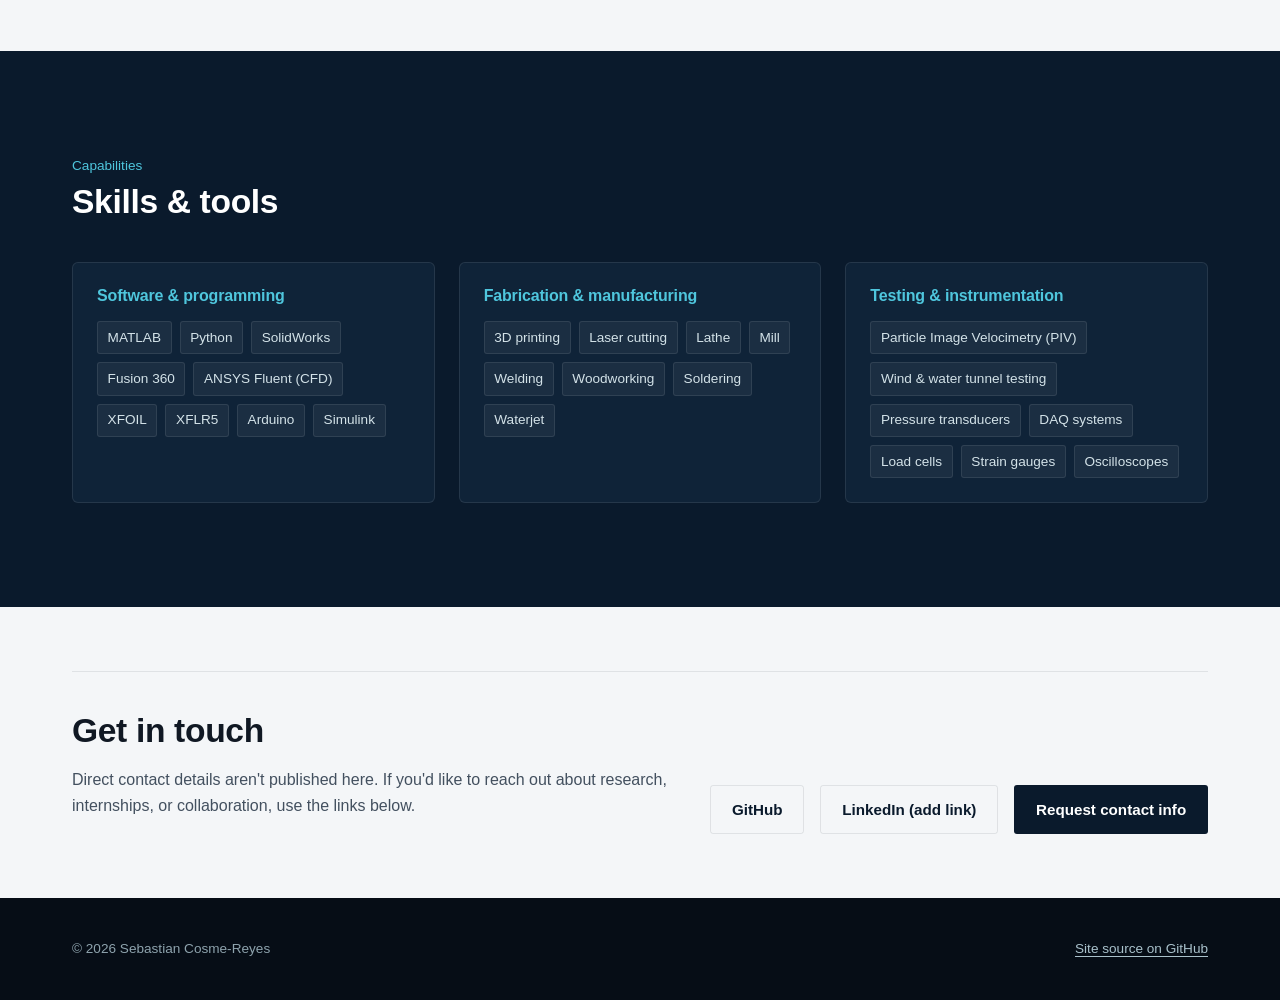
==== commit d5be889d: "Fixed content description, added headshot Updated personal introduction and project descriptions to " ====
--- a/index.html
+++ b/index.html
@@ -58,11 +58,19 @@
 
     <div class="wrap hero-inner">
       <p class="hero-eyebrow">Aerospace Engineering — Cal Poly, San Luis Obispo</p>
-      <h1>Sebastian Cosme-Reyes</h1>
+      <div class="hero-title-row">
+  <h1>Sebastian Cosme-Reyes</h1>
+
+  <img
+    class="hero-headshot"
+    src="headshot.jpg"
+    alt="Portrait of Sebastian Cosme-Reyes"
+  >
+</div>
       <p class="hero-lede">
-        I study propulsion, aerodynamic design, and experimental fluid mechanics —
-        and I like connecting analytical work to physical hardware and test data.
-        This site collects the projects I've built, tested, and analyzed along the way.
+        I study experimental fluid mechanics, aerodynamic design, and seek to 
+        expand my expertise within aircraft propulsion. This site collects some
+        of my proudest projects I've built, tested, and analyzed along the way.
       </p>
 
       <dl class="hero-meta">
@@ -76,7 +84,7 @@
         </div>
         <div>
           <dt>Focus areas</dt>
-          <dd>Propulsion · Aerodynamics · Fluid mechanics</dd>
+          <dd>Fluid Mechanics · Aerodynamics · Propulsion</dd>
         </div>
       </dl>
 
@@ -84,8 +92,8 @@
            below. Counts up once scrolled into view (site.js). -->
       <div class="stat-row" data-reveal="stagger">
         <div class="stat">
-          <span class="stat-value"><span data-count="1.45">0</span></span>
-          <span class="stat-label">Max Mach — X-1 analysis</span>
+          <span class="stat-value"><span data-count="Bell X-1">0</span></span>
+          <span class="stat-label">Mach 0—1.45 aerodynamic analysis</span>
         </div>
         <div class="stat">
           <span class="stat-value"><span data-count="100" data-suffix=" RPM">0</span></span>
@@ -113,20 +121,22 @@
           My interest in aerospace started early, through my dad — a mechanical engineer who
           showed me how things worked. One memory has stuck with me: watching Space Shuttle
           Endeavour ride into Los Angeles on its carrier aircraft, low over the city. I was
-          hooked on flight after that, and every takeoff on a trip home to Puerto Rico has
+          hooked on flight after that, and every takeoff on trips home to Puerto Rico has
           reinforced it since.
         </p>
         <p>
-          Today that curiosity looks like reverse-engineering historical aircraft geometry in
-          MATLAB, building test apparatus for a water tunnel, and running PIV experiments to
-          see flow physics I'd otherwise only be able to calculate. I'm drawn to problems that
-          sit between analysis and hardware — where a model has to hold up against something
-          you can actually measure.
+          Today that curiosity has allowed me to dive into the world of aeorodynamics and fluid 
+          mechanics; reverse-engineering historical aircraft geometry, building a water tunnel 
+          test apparaturs, running PIV experiments to see flow physics I'd otherwise only be able
+          to calculate, and much, much more! I'm drawn to problems that sit between analysis and
+          hardware — where a model has to hold up against something you can actually measure.
         </p>
         <p>
           I'm currently pursuing my B.S. and M.S. in Aerospace Engineering at Cal Poly SLO,
-          with a minor in Physics, and I work as a Makerspace Shop Technician supporting
-          additive manufacturing and laser-cutting equipment for the college.
+          with a minor in Physics. On the side, I work as a Shop Technician supporting personal,
+          club, and innovative manufacturing projects for the college. I am also involved in a 
+          Water Sports Design Club as the Hydrodynamics Lead; all while being a Thermo-Fluid 
+          Dynamics teacher's assistant.
         </p>
       </div>
 
@@ -139,16 +149,16 @@
             M.S. Aerospace Engineering, expected Mar 2028
           </li>
           <li>
-            <strong>Makerspace Shop Technician</strong>
-            Cal Poly CENG — additive manufacturing, laser cutting, CAD-to-fabrication workflows
+            <strong>Shop Technician</strong>
+            Cal Poly CENG — developing hands-on woodworking, metalworking, additive manufacturing, and CAD-to-fabrication skills through safe operation of shop tools and machinery.
           </li>
           <li>
             <strong>Engineering Co-Op</strong>
-            Arnold Magnetics Corporation — component testing, wiring diagrams, shock testing
+            Arnold Magnetics Corporation — component replacement, power supply testing, wiring diagrams, shock testing
           </li>
           <li>
             <strong>Working in</strong>
-            Propulsion, aerodynamic design, experimental fluid mechanics, gas dynamics
+            Experimental fluid mechanics, aerodynamic design, and self-researching propulsion systems
           </li>
         </ul>
       </aside>
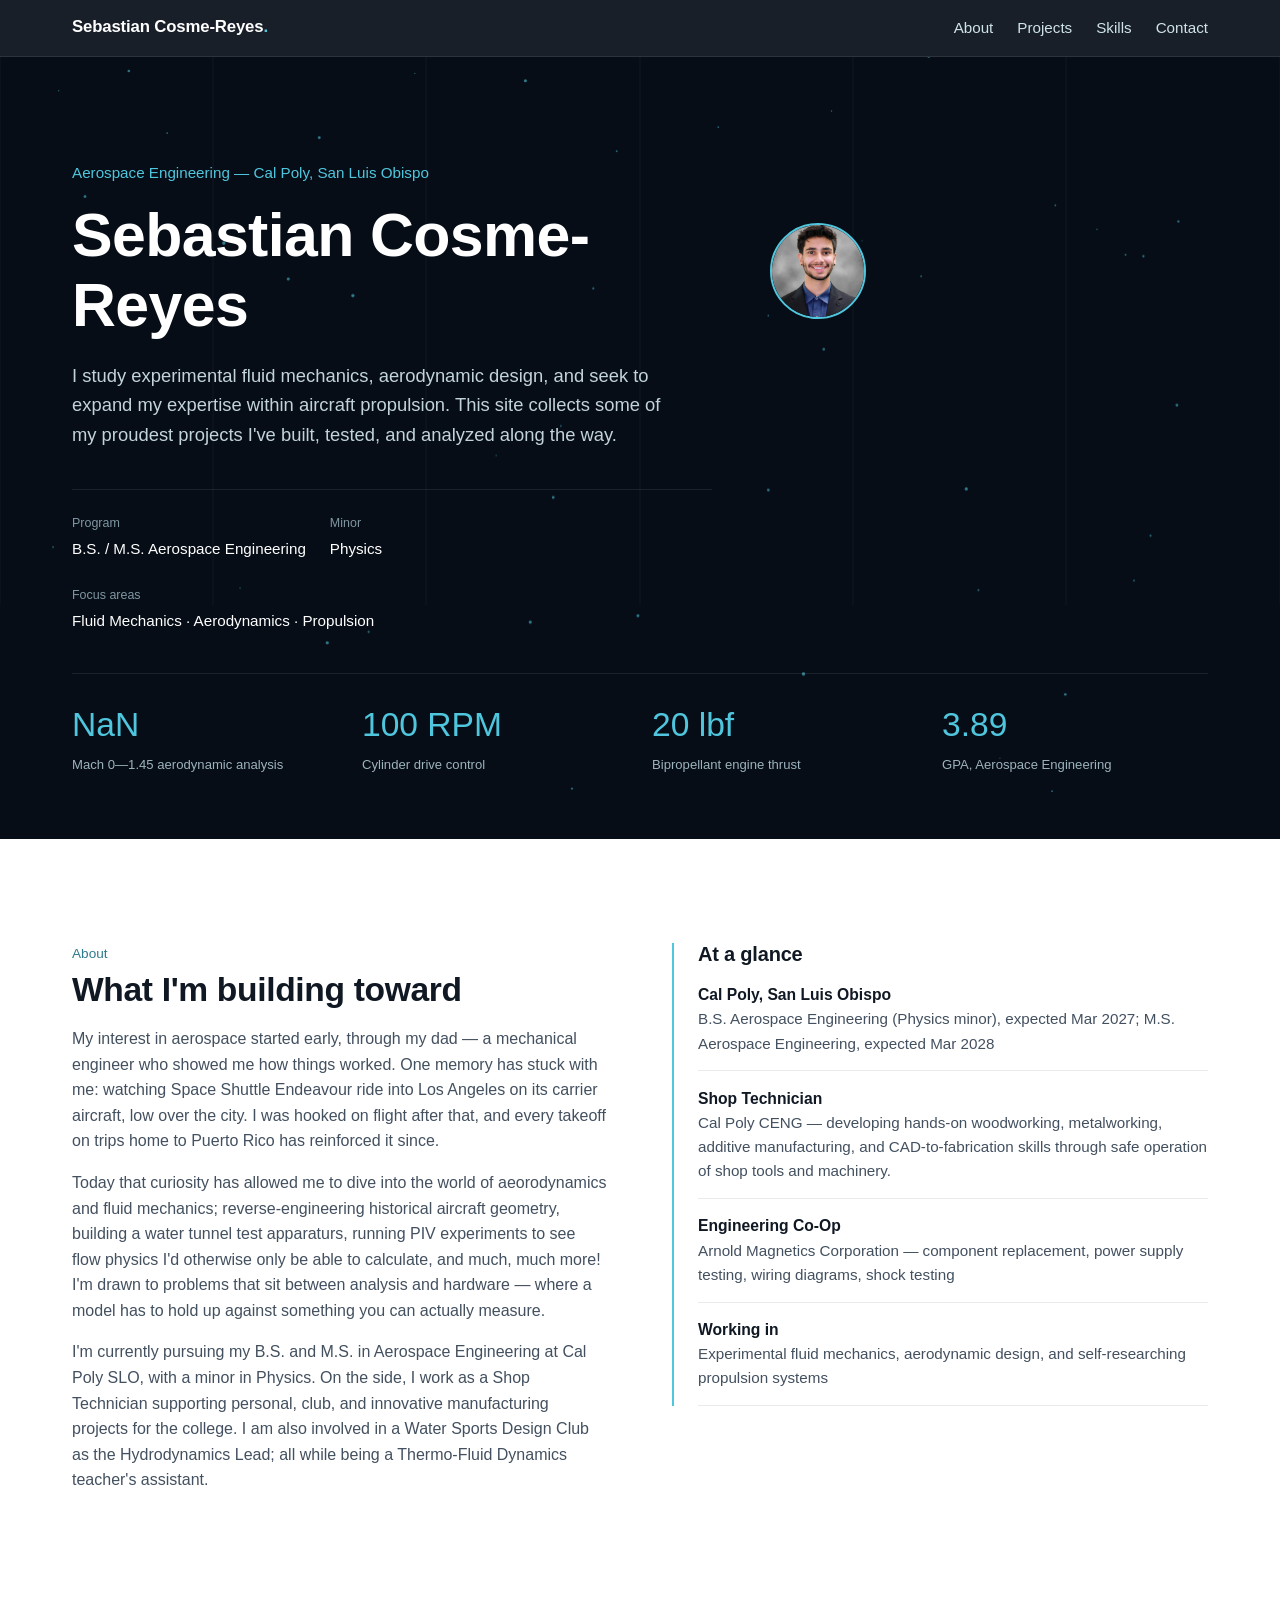
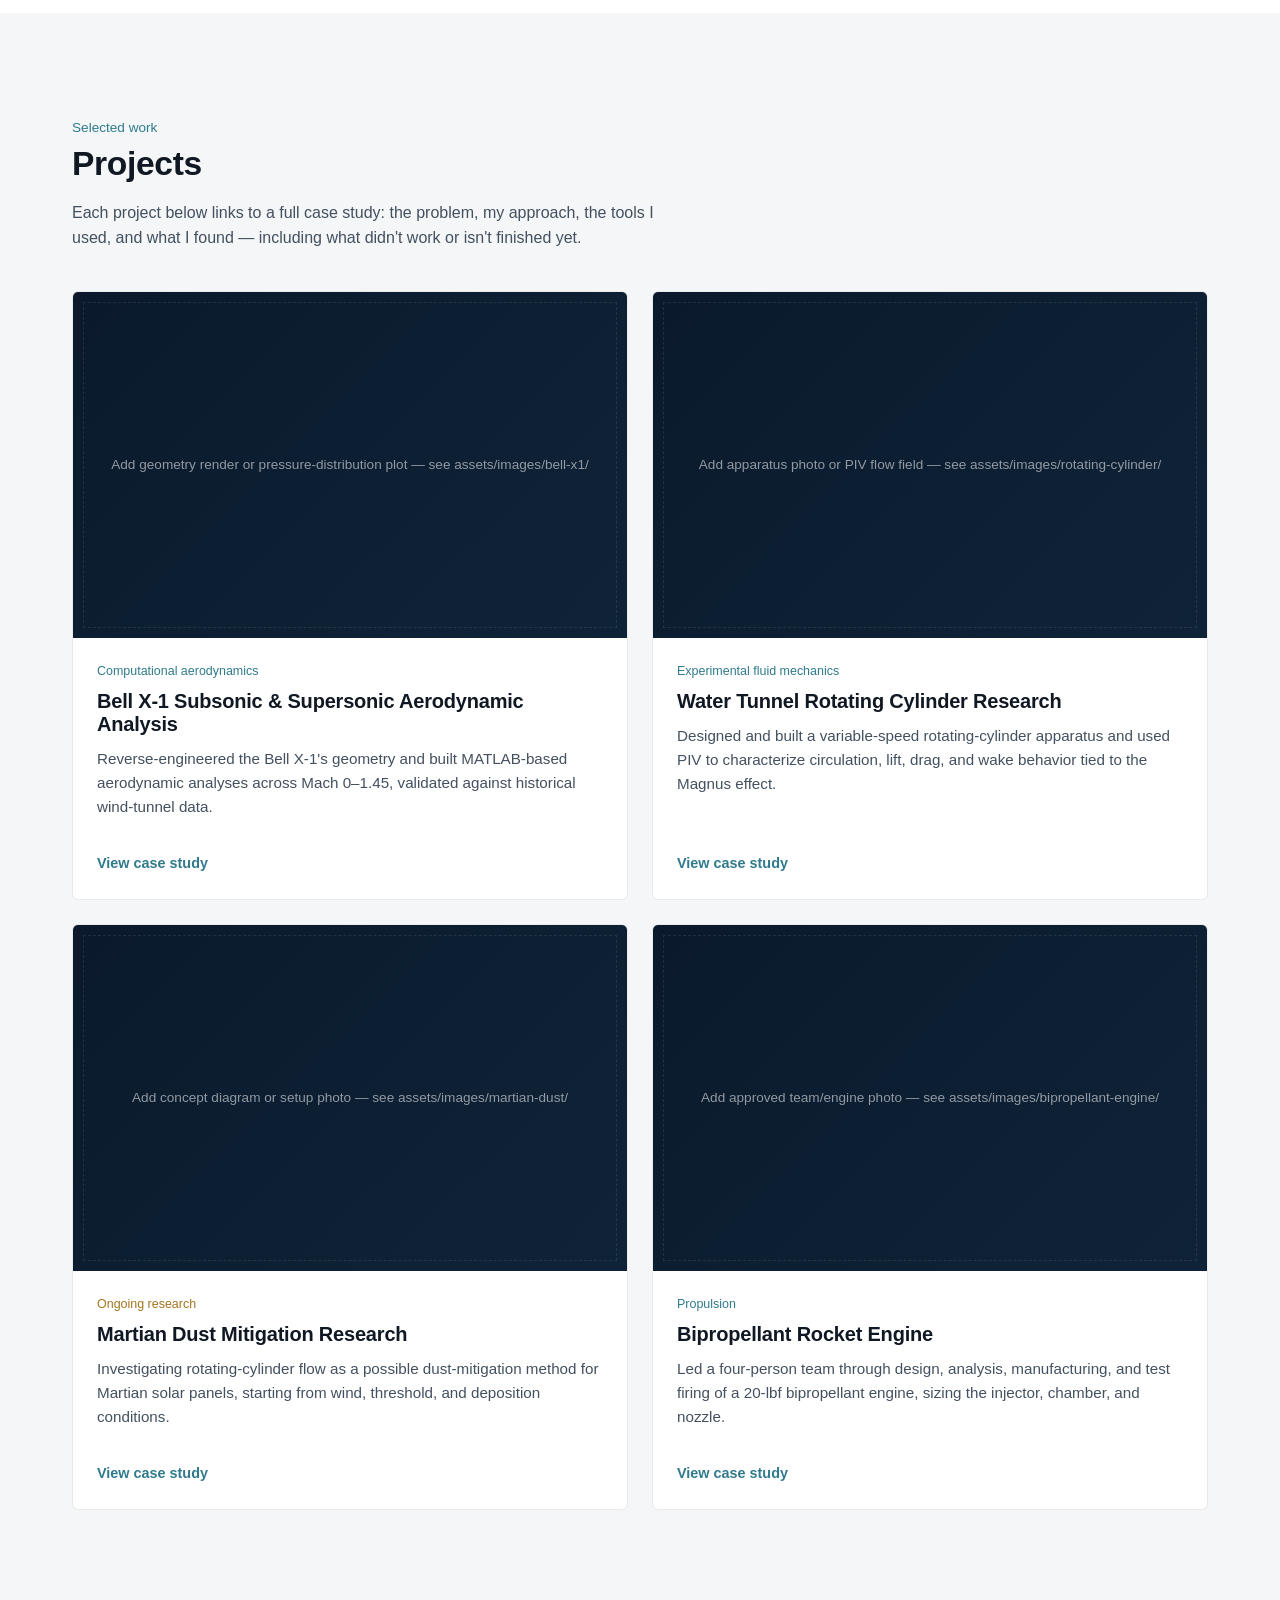
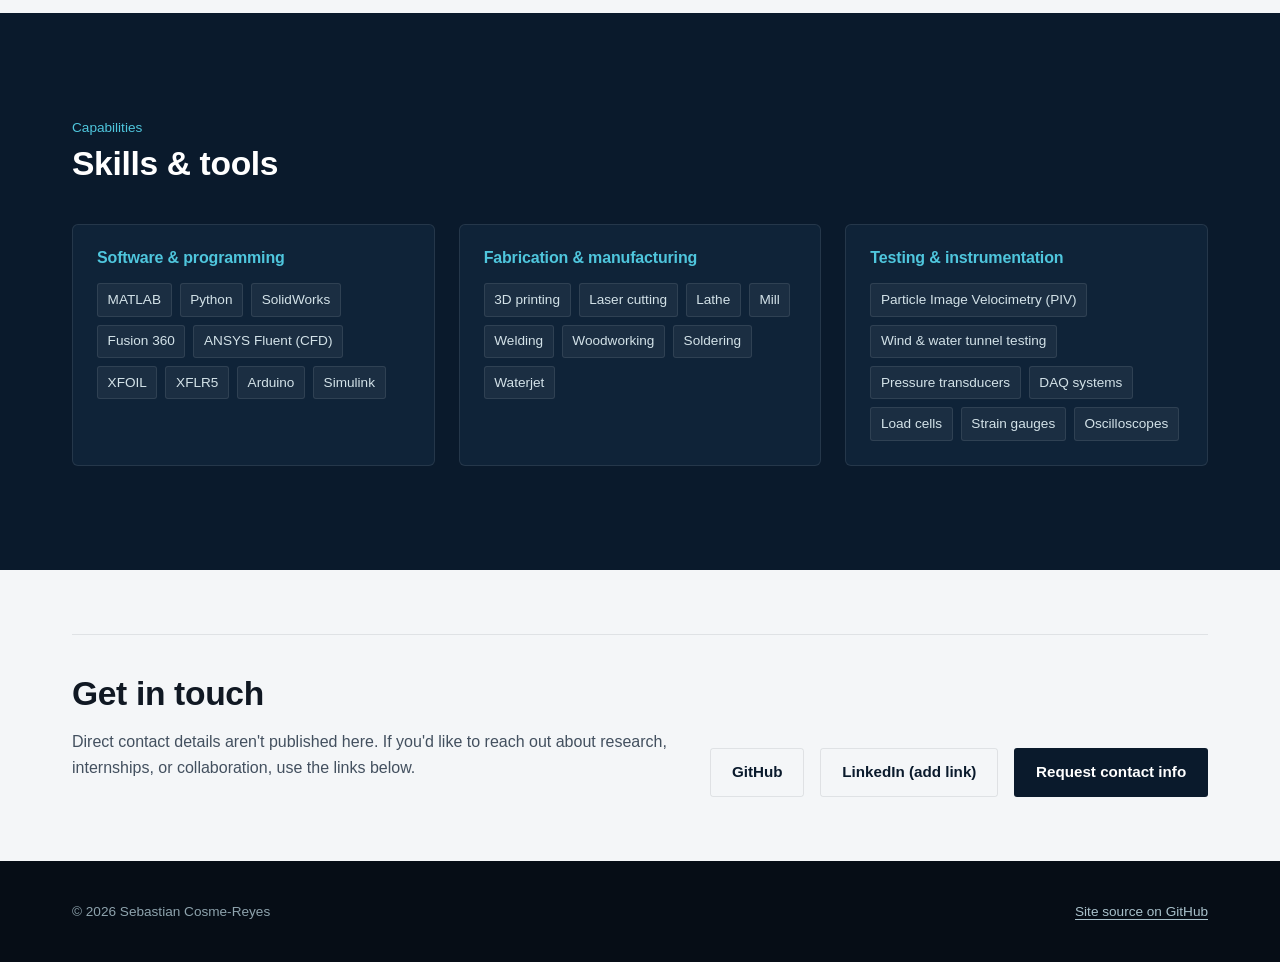
==== commit e80260b2: "Fixing headshot style Updated the hero section layout and styling." ====
--- a/index.html
+++ b/index.html
@@ -58,13 +58,20 @@
 
     <div class="wrap hero-inner">
       <p class="hero-eyebrow">Aerospace Engineering — Cal Poly, San Luis Obispo</p>
-      <div class="hero-title-row">
-  <h1>Sebastian Cosme-Reyes</h1>
+      <div style="display: flex; align-items: center; gap: 22px; margin-bottom: 20px;">
+  <h1 style="margin: 0;">Sebastian Cosme-Reyes</h1>
 
   <img
-    class="hero-headshot"
     src="headshot.jpg"
     alt="Portrait of Sebastian Cosme-Reyes"
+    style="
+      width: 96px;
+      height: 96px;
+      object-fit: cover;
+      flex-shrink: 0;
+      border: 2px solid #4fc6dd;
+      border-radius: 50%;
+    "
   >
 </div>
       <p class="hero-lede">
--- a/style.css
+++ b/style.css
@@ -1042,3 +1042,45 @@
 @media (max-width: 640px) {
   .stat-row { grid-template-columns: repeat(2, 1fr); }
 }
+
+/* -----------------------------------------------------------------------
+   Hero headshot
+   ----------------------------------------------------------------------- */
+
+.hero-title-row {
+  display: flex;
+  align-items: center;
+  gap: var(--space-3);
+  margin-bottom: var(--space-2);
+}
+
+.hero-title-row h1 {
+  flex: 1;
+  min-width: 0;
+  max-width: none;
+  margin: 0;
+}
+
+.hero-headshot {
+  width: 155px;
+  height: 155px;
+  flex-shrink: 0;
+  object-fit: cover;
+  border: 3px solid var(--color-accent);
+  border-radius: 50%;
+  box-shadow: 0 0 0 8px rgba(79, 198, 221, 0.12);
+}
+
+/* Put the image above the name on narrower screens */
+@media (max-width: 700px) {
+  .hero-title-row {
+    align-items: flex-start;
+    flex-direction: column-reverse;
+    gap: var(--space-2);
+  }
+
+  .hero-headshot {
+    width: 115px;
+    height: 115px;
+  }
+}
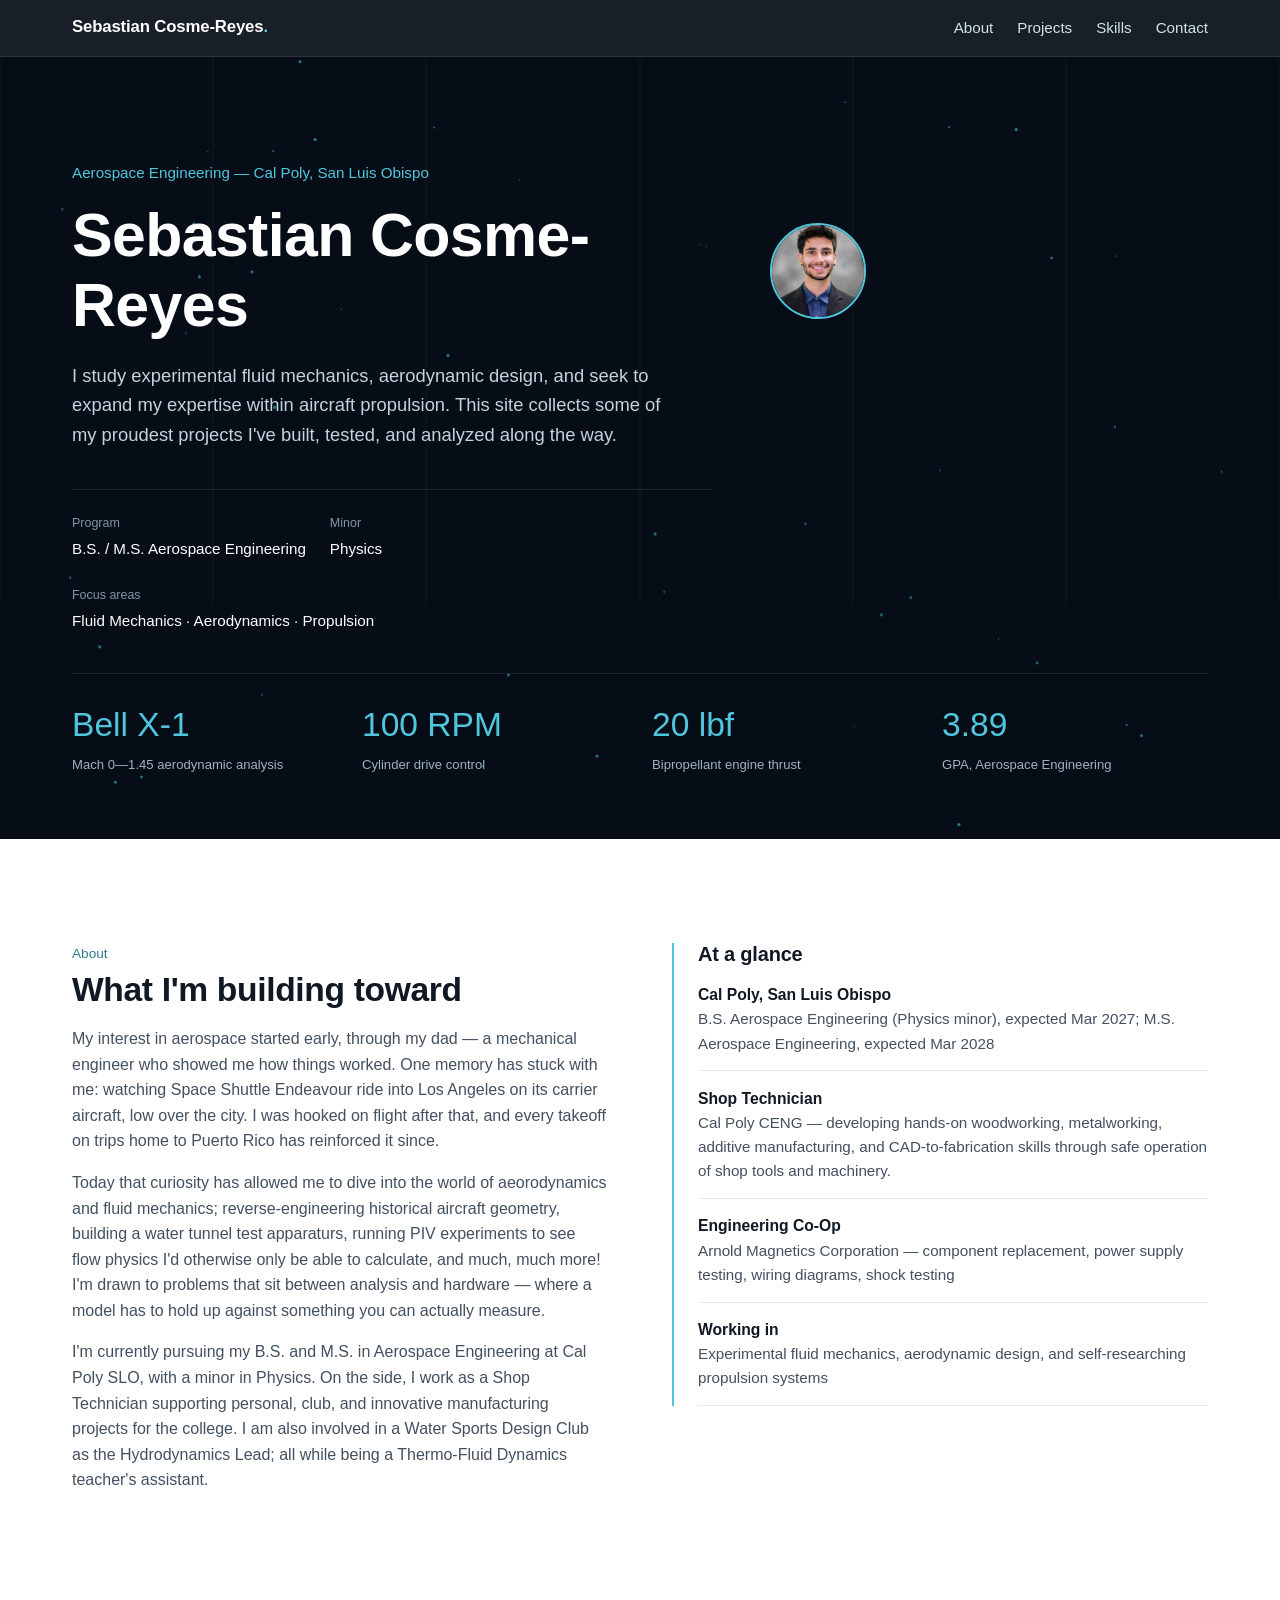
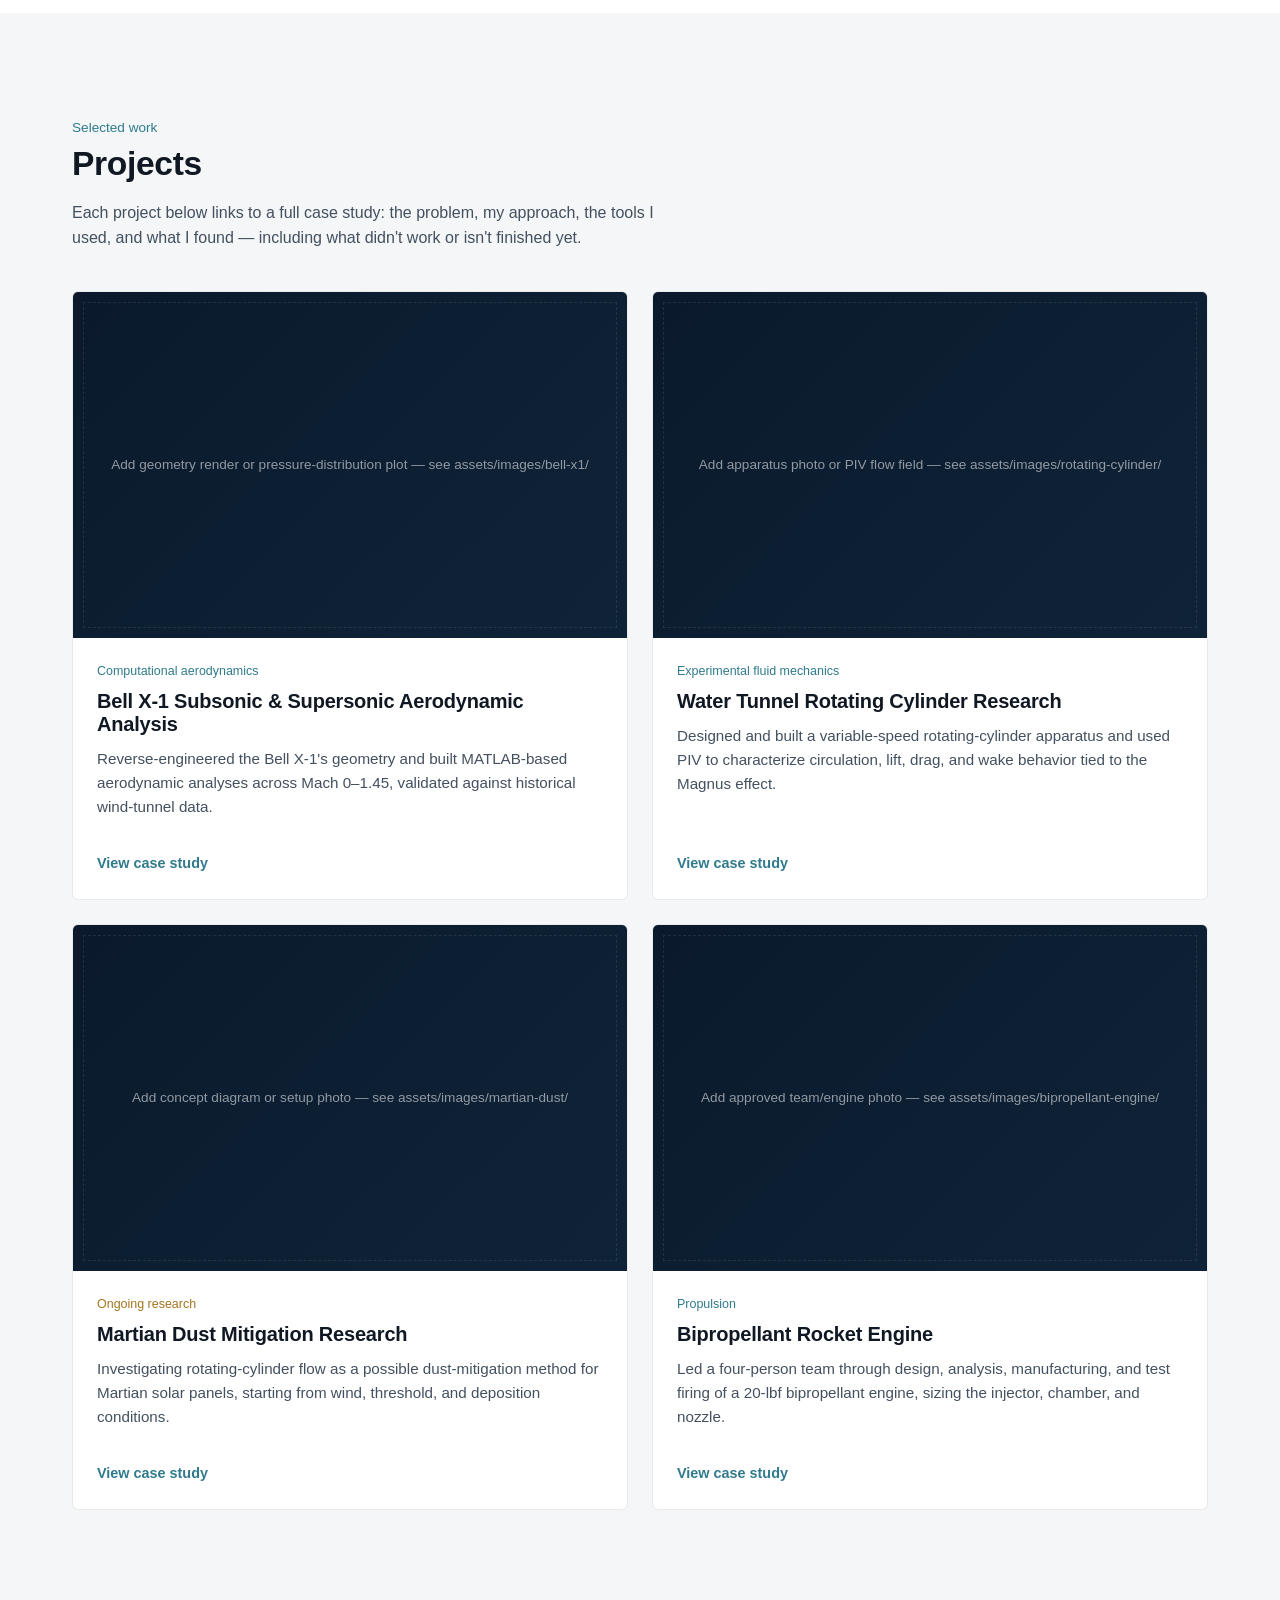
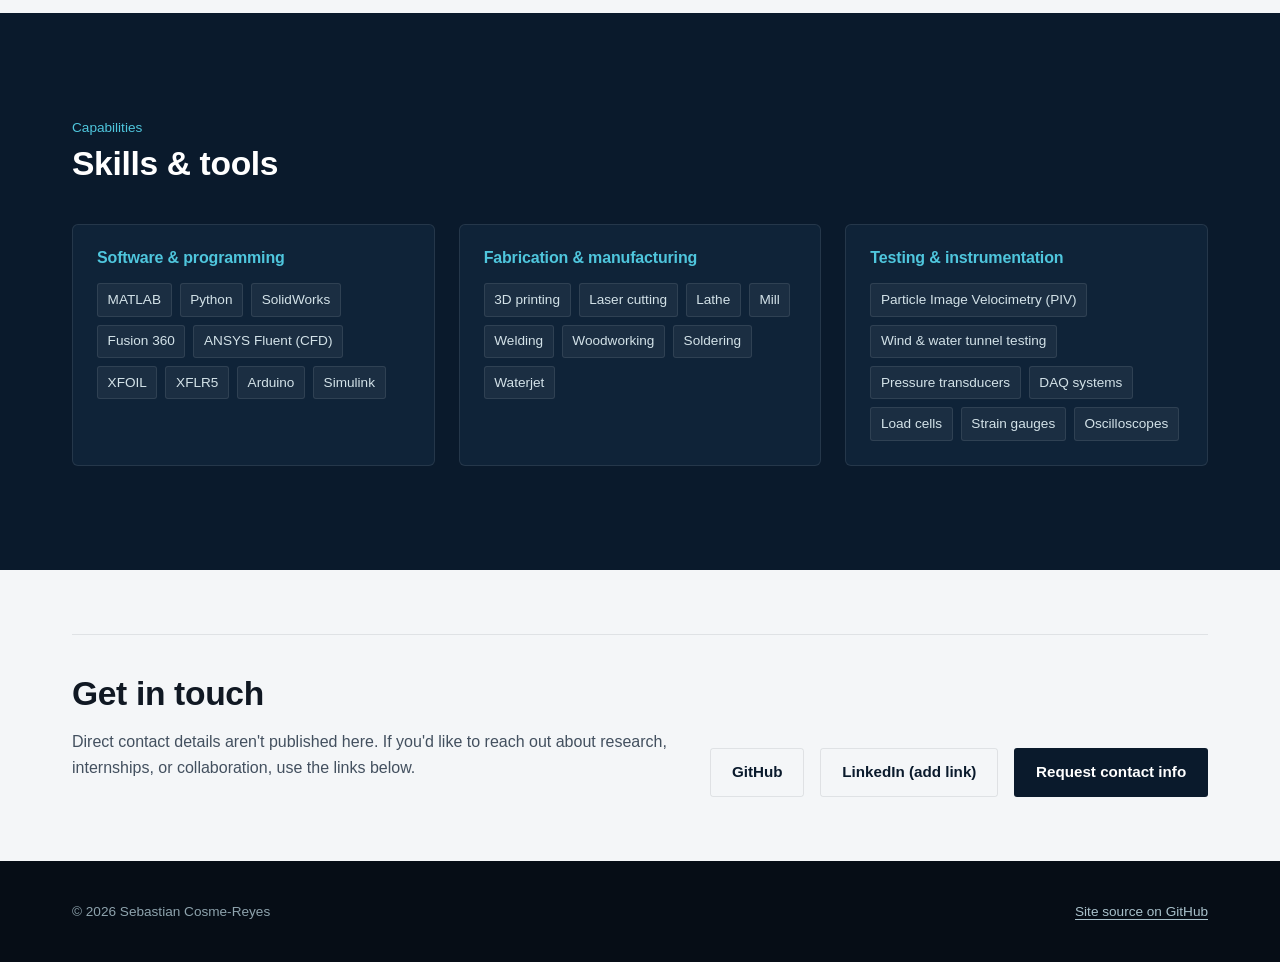
==== commit 2096c501: "Update stat value for Bell X-1 in index.html" ====
--- a/index.html
+++ b/index.html
@@ -99,7 +99,7 @@
            below. Counts up once scrolled into view (site.js). -->
       <div class="stat-row" data-reveal="stagger">
         <div class="stat">
-          <span class="stat-value"><span data-count="Bell X-1">0</span></span>
+          <span class="stat-value">Bell X-1</span>
           <span class="stat-label">Mach 0—1.45 aerodynamic analysis</span>
         </div>
         <div class="stat">
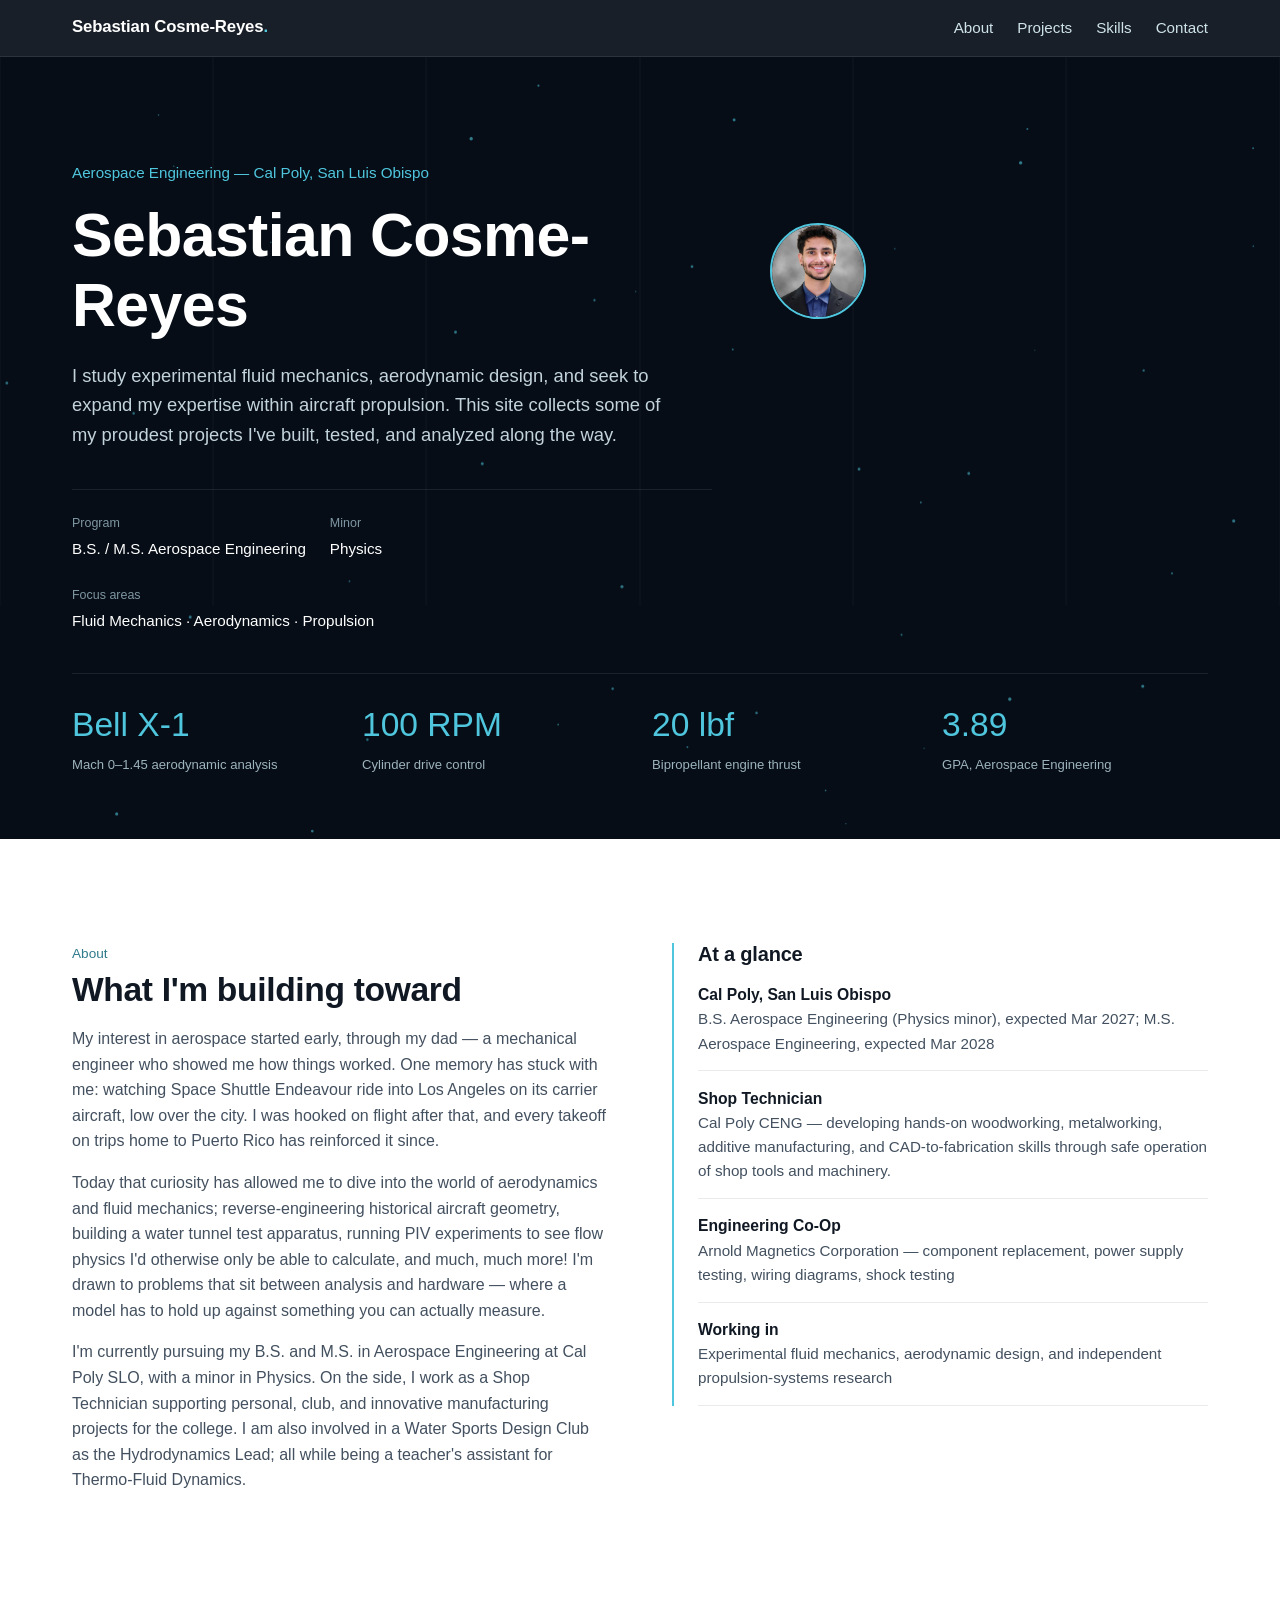
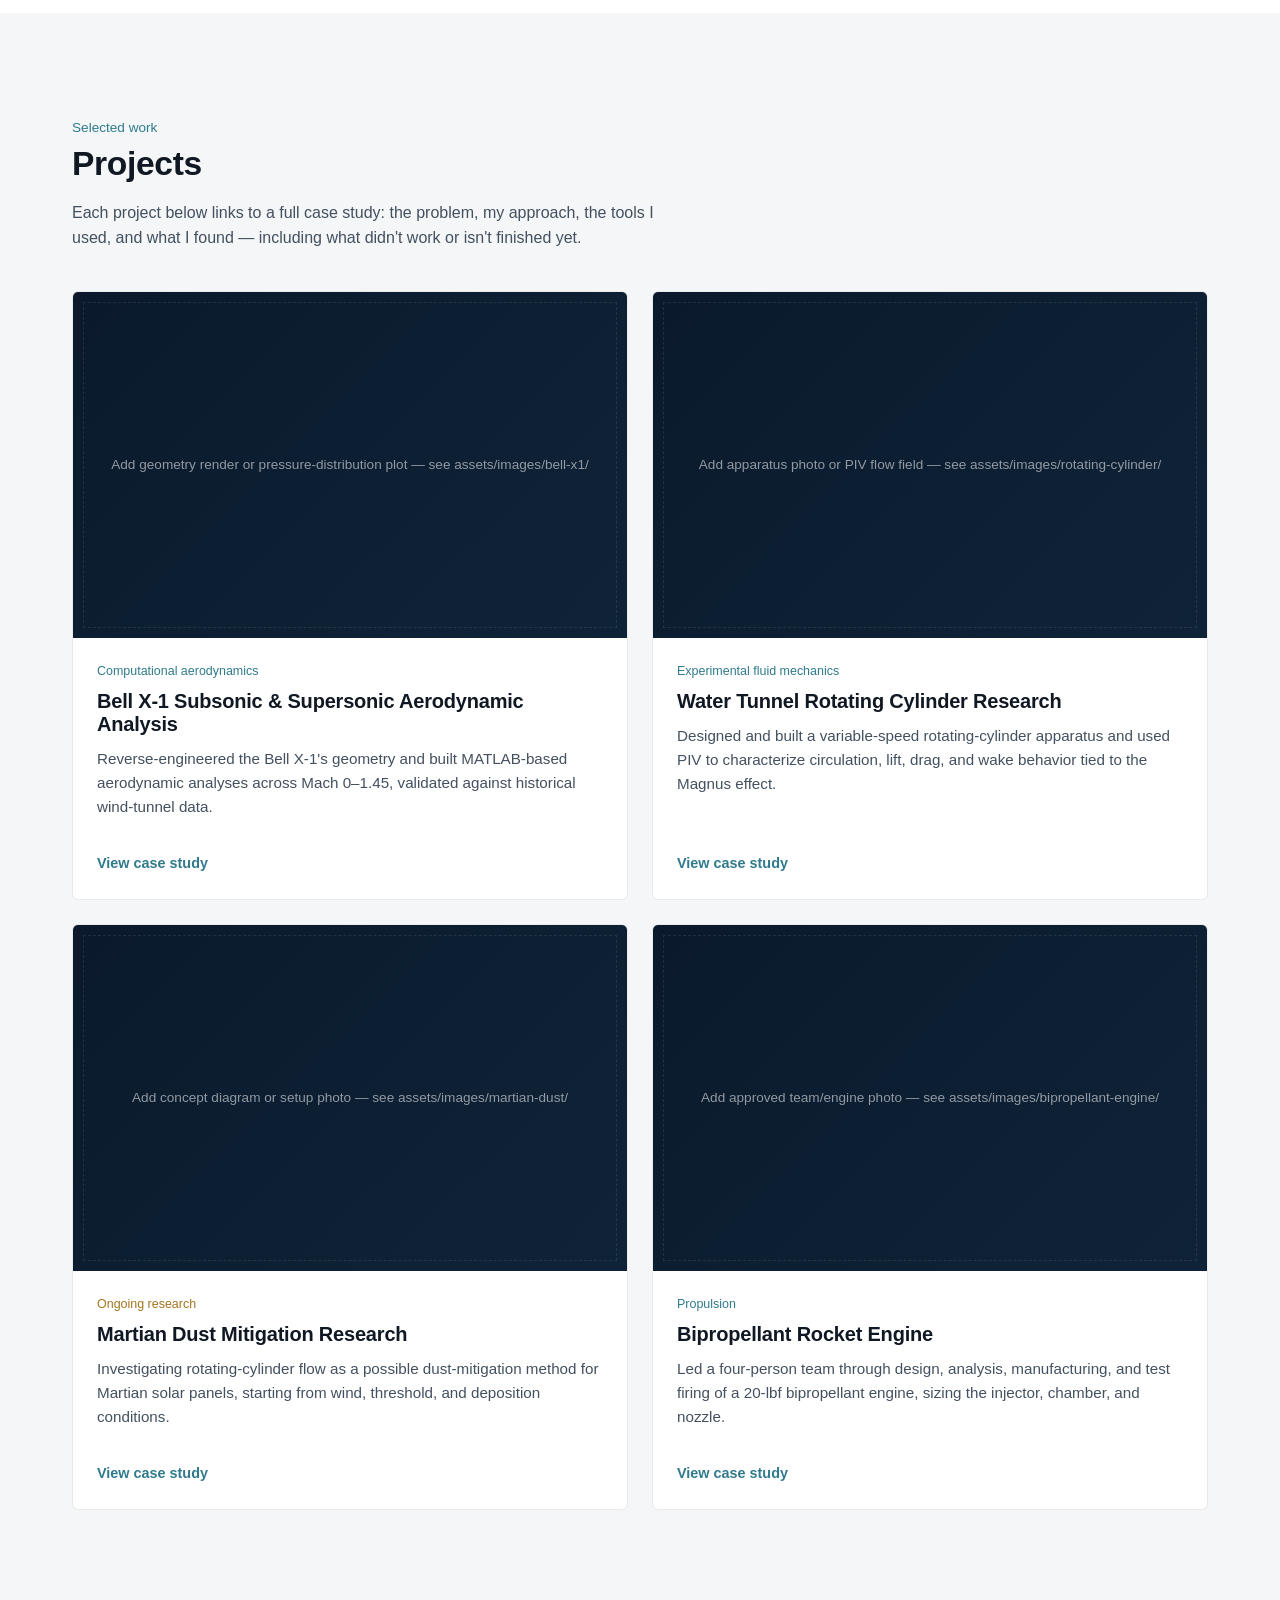
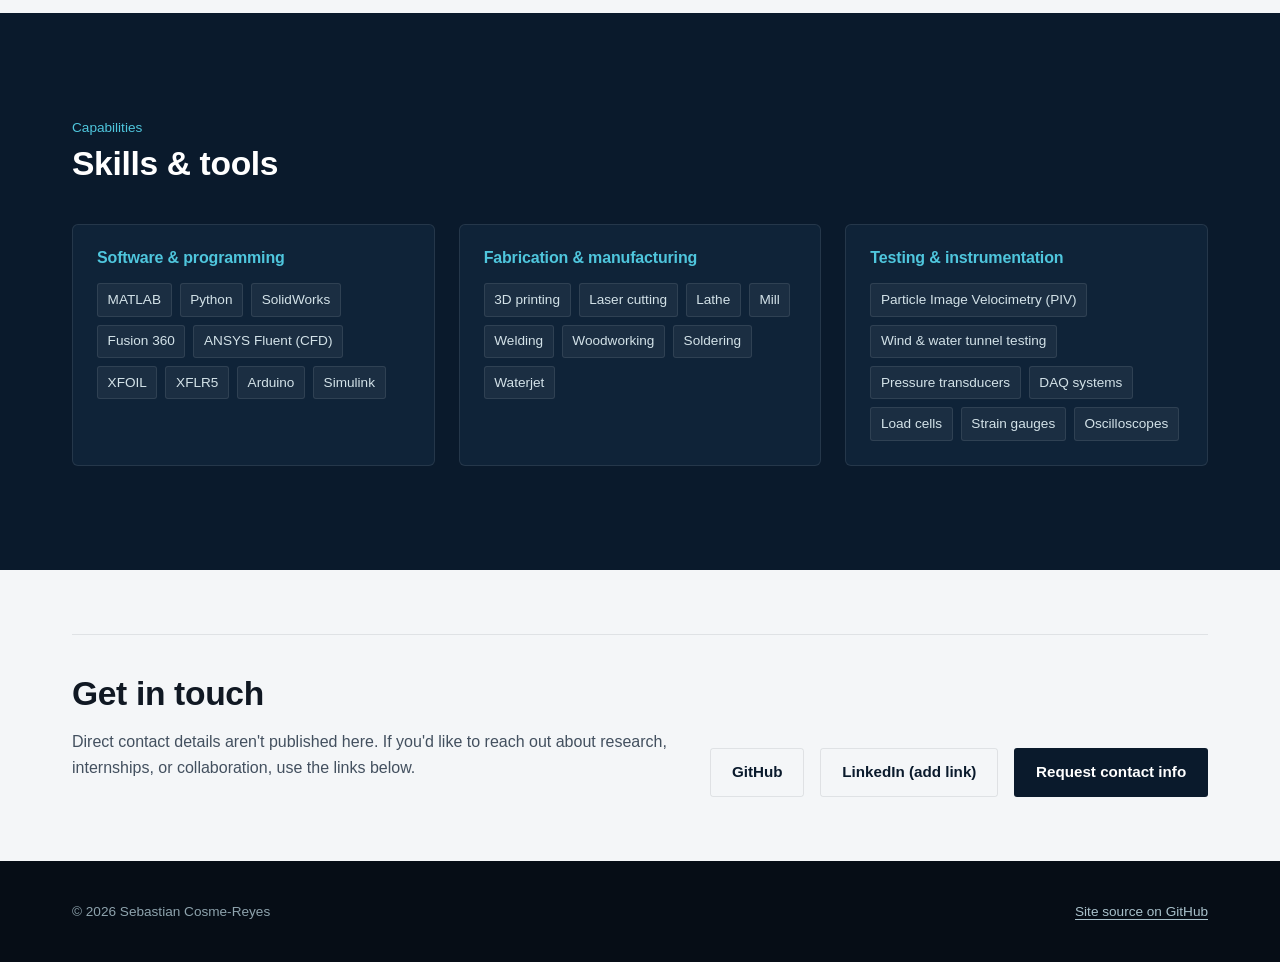
==== commit 0d0c482c: "Grammar error corrections" ====
--- a/index.html
+++ b/index.html
@@ -100,7 +100,7 @@
       <div class="stat-row" data-reveal="stagger">
         <div class="stat">
           <span class="stat-value">Bell X-1</span>
-          <span class="stat-label">Mach 0—1.45 aerodynamic analysis</span>
+          <span class="stat-label">Mach 0–1.45 aerodynamic analysis</span>
         </div>
         <div class="stat">
           <span class="stat-value"><span data-count="100" data-suffix=" RPM">0</span></span>
@@ -132,9 +132,9 @@
           reinforced it since.
         </p>
         <p>
-          Today that curiosity has allowed me to dive into the world of aeorodynamics and fluid 
+          Today that curiosity has allowed me to dive into the world of aerodynamics and fluid 
           mechanics; reverse-engineering historical aircraft geometry, building a water tunnel 
-          test apparaturs, running PIV experiments to see flow physics I'd otherwise only be able
+          test apparatus, running PIV experiments to see flow physics I'd otherwise only be able
           to calculate, and much, much more! I'm drawn to problems that sit between analysis and
           hardware — where a model has to hold up against something you can actually measure.
         </p>
@@ -142,8 +142,8 @@
           I'm currently pursuing my B.S. and M.S. in Aerospace Engineering at Cal Poly SLO,
           with a minor in Physics. On the side, I work as a Shop Technician supporting personal,
           club, and innovative manufacturing projects for the college. I am also involved in a 
-          Water Sports Design Club as the Hydrodynamics Lead; all while being a Thermo-Fluid 
-          Dynamics teacher's assistant.
+          Water Sports Design Club as the Hydrodynamics Lead; all while being a teacher's assistant
+          for Thermo-Fluid Dynamics.
         </p>
       </div>
 
@@ -165,7 +165,7 @@
           </li>
           <li>
             <strong>Working in</strong>
-            Experimental fluid mechanics, aerodynamic design, and self-researching propulsion systems
+            Experimental fluid mechanics, aerodynamic design, and independent propulsion-systems research
           </li>
         </ul>
       </aside>
